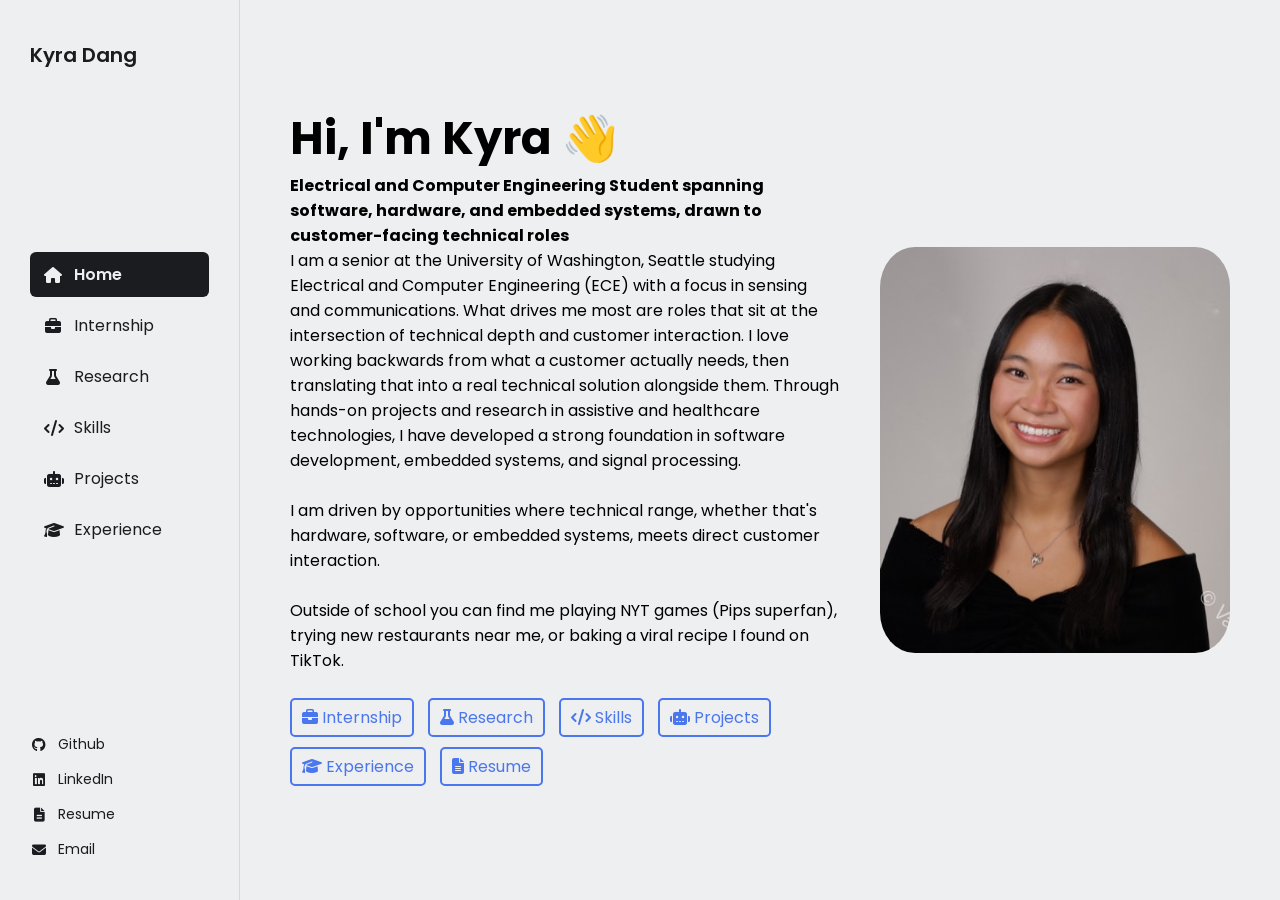
==== index.html @ 0e3d09f0 "Add KD monogram favicon Replaces the default globe in the browser tab. Ships a multi-size favicon.ic" ====
<!DOCTYPE html>
<html lang="en">
<head>
    <meta charset="UTF-8">
    <meta name="viewport" content="width=device-width, initial-scale=1.0">
    <title>Kyra Dang Portfolio</title>

    <link rel="preconnect" href="https://fonts.googleapis.com">
<link rel="preconnect" href="https://fonts.gstatic.com" crossorigin>
<link href="https://fonts.googleapis.com/css2?family=Poppins:wght@400;600&display=swap" rel="stylesheet">

<link rel="stylesheet" href="https://cdnjs.cloudflare.com/ajax/libs/font-awesome/6.7.2/css/all.min.css" integrity="sha512-Evv84Mr4kqVGRNSgIGL/F/aIDqQb7xQ2vcrdIwxfjThSH8CSR7PBEakCr51Ck+w+/U6swU2Im1vVX0SVk9ABhg==" crossorigin="anonymous" referrerpolicy="no-referrer" />

    <link rel="icon" href="favicon.ico" sizes="any">
    <link rel="icon" type="image/png" href="favicon-32.png" sizes="32x32">
    <link rel="apple-touch-icon" href="apple-touch-icon.png">
    <link rel="stylesheet" href="styles.css">
</head>
<body>
    <!--SIDEBAR NAV-->
    <nav class="sidebar">
        <a href="index.html" class="sidebar-logo">Kyra Dang</a>

        <div class="sidebar-links">

            <a href="index.html" class="active">
                <i class="fa-solid fa-house"></i>
                <span>Home</span>
            </a>

            <a href="internship.html">
                <i class="fa-solid fa-briefcase"></i>
                <span>Internship</span>
            </a>

            <a href="research.html">
                <i class="fa-solid fa-flask"></i>
                <span>Research</span>
            </a>

            <a href="skills.html">
                <i class="fa-solid fa-code"></i>
                <span>Skills</span>
            </a>

            <a href="projects.html">
                <i class="fa-solid fa-robot"></i>
                <span>Projects</span>
            </a>

            <a href="experience.html">
                <i class="fa-solid fa-graduation-cap"></i>
                <span>Experience</span>
            </a>
        </div>

        <div class="sidebar-social">
            <a href="https://github.com/kyrad2004" target="_blank" rel="noopener noreferrer">
                <i class="fa-brands fa-github"></i>
                <span>Github</span>
            </a>

            <a href="http://linkedin.com/in/kyra-dang " target="_blank" rel="noopener noreferrer">
                <i class="fa-brands fa-linkedin"></i>
                <span>LinkedIn</span>
            </a>

            <a href="resume.pdf" target="_blank" rel="noopener noreferrer">
                <i class="fa-solid fa-file-lines"></i>
                <span>Resume</span>
            </a>

            <a href="mailto:ktbdang04@gmail.com">
                <i class="fa-solid fa-envelope"></i>
                <span>Email</span>
            </a>
        </div>
    </nav>

    <main>
        <!--SECTION 1: HERO/DESCRIPTION-->
        <section class="hero-section">
            <div class="text">
                <h2>Hi, I'm Kyra 👋</h2>
                <h4>Electrical and Computer Engineering Student spanning software, hardware, and embedded systems, drawn to customer-facing technical roles</h4>
                <p> I am a senior at the University of Washington, Seattle studying Electrical and Computer Engineering (ECE) with a focus in sensing and communications. What drives me most are roles that sit at the intersection of technical depth and customer interaction. I love working backwards from what a customer actually needs, then translating that into a real technical solution alongside them. Through hands-on projects and research in assistive and healthcare technologies, I have developed a strong foundation in software development, embedded systems, and signal processing.</p>

                <p><br></p>

                <p> I am driven by opportunities where technical range, whether that's hardware, software, or embedded systems, meets direct customer interaction.</p>
                                
                <p><br></p>

                <p>Outside of school you can find me playing NYT games (Pips superfan), trying new restaurants near me, or baking a viral recipe I found on TikTok.</p>

                <div class="links">
                    <a href="internship.html">
                        <i class="fa-solid fa-briefcase"></i>
                        <span>Internship</span>
                    </a>

                    <a href="research.html">
                        <i class="fa-solid fa-flask"></i>
                        <span>Research</span>
                    </a>

                    <a href="skills.html">
                        <i class="fa-solid fa-code"></i>
                        <span>Skills</span>
                    </a>

                    <a href="projects.html">
                        <i class="fa-solid fa-robot"></i>
                        <span>Projects</span>
                    </a>

                    <a href="experience.html">
                        <i class="fa-solid fa-graduation-cap"></i>
                        <span>Experience</span>
                    </a>

                    <a href="resume.pdf" target="_blank" rel="noopener noreferrer">
                        <i class="fa-solid fa-file-lines"></i>
                        <span>Resume</span>
                    </a>
                </div>
            </div>

            <div class="headshot">
                <img src="images/Headshot.webp" alt="Kyra Dang headshot">

            </div>

        </section>
    </main>
</body>
</html>
---- styles.css ----
:root {
    --text-color: #1a1c20;
    --link-color: #4a76ee;
    --background-color: #eeeff1;
}

* {
    margin: 0;
    padding: 0;
    box-sizing: border-box;
}

html {
    scroll-behavior: smooth;
}

body {
    font-family: 'Poppins', sans-serif;
    background-color:  var(--background-color);
    display: flex;
    min-height: 100vh;
}

a {
    color: var(--link-color);
    text-decoration: none;
}

/* SIDEBAR */
.sidebar {
    width: 240px;
    flex-shrink: 0;
    height: 100vh;
    position: sticky;
    top: 0;
    align-self: flex-start;
    display: flex;
    flex-direction: column;
    justify-content: space-between;
    padding: 40px 30px;
    border-right: 1px solid #d8d8d8;
}

.sidebar-logo {
    color: var(--text-color);
    font-size: 20px;
    font-weight: 600;
}

.sidebar-links {
    display: flex;
    flex-direction: column;
    gap: 6px;
}

.sidebar-links a {
    display: flex;
    align-items: center;
    gap: 12px;
    color: var(--text-color);
    font-size: 16px;
    padding: 10px 14px;
    border-radius: 6px;
    transition: background-color .15s ease, color .15s ease;
}

.sidebar-links a i {
    width: 18px;
    text-align: center;
}

.sidebar-links a:hover {
    background-color: rgba(0, 0, 0, 0.06);
    color: var(--link-color);
}

.sidebar-links a.active {
    background-color: var(--text-color);
    color: var(--background-color);
    font-weight: 600;
}

.sidebar-social {
    display: flex;
    flex-direction: column;
    gap: 14px;
}

.sidebar-social a {
    display: flex;
    align-items: center;
    gap: 10px;
    color: var(--text-color);
    font-size: 14px;
    transition: color .15s ease;
}

.sidebar-social a i {
    width: 18px;
    text-align: center;
}

.sidebar-social a:hover {
    color: var(--link-color);
}

main {
    flex: 1;
    min-width: 0;
    padding: 60px 50px;
}

/* Section 1: Hero */
.hero-section {
    display: flex;
    justify-content: space-between;
    align-items: center;
    gap: 40px;
    min-height: calc(100vh - 120px);
}

.hero-section .text {
    flex: 5;
}

.hero-section .text h2 {
    font-size: 45px;
}

.hero-section .text .links {
    margin-top: 25px;
}

.hero-section .text .links a{
    display: inline-block;
    padding: 5px 10px;
    border: 2px solid var(--link-color);
    border-radius: 5px;
    margin-right: 10px;
    margin-bottom: 10px;
    transition: .1s;
}

.hero-section .text .links a:hover {
    color: var(--text-color);
    border: 2px solid var(--text-color);
}

.hero-section .headshot {
    flex: 2;
    display: flex;
    justify-content: right;
}

.hero-section .headshot img {
    width: 350px;
    border-radius: 10%;

}

/* Section 2: Skills */
.skills-section {
    max-width: 1000px;
    margin: 0 auto;
}

.skills-section h2{
    text-align: center;
    font-size: 35px;
}

.skills-section .text {
    text-align: center;
    margin-bottom: 20px;
}

.skills-section .cells {
    display: flex;
    justify-content: center;
    flex-wrap: wrap;
}

.skills-section .cells .cell {
    display: flex;
    justify-content: center;
    align-items: center;
    gap: 10px;

    width: 200px;
    padding: 10px 20px;
    margin: 20px;
    border: 1.5px solid #d3d3d3;
    border-radius: 5px;
    transition: border-color .15s ease, transform .15s ease, box-shadow .15s ease;
}

.skills-section .cells .cell:hover {
    border-color: var(--link-color);
    transform: translateY(-3px);
    box-shadow: 0 4px 10px rgba(0, 0, 0, 0.08);
}

.skills-section .cells .cell img{
    width: 30px;
    height: 30px;
    object-fit: contain;
    border-radius: 2px;
}

.skills-section .cells .cell span{
    font-size: 15.5px;
}

.skills-section .cert-heading {
    margin-top: 45px;
}

.skills-section .certifications {
    display: flex;
    justify-content: center;
    margin-top: 25px;
}

.skills-section .certification {
    display: flex;
    align-items: center;
    gap: 24px;
    max-width: 700px;
    padding: 22px 26px;
    border: 1.5px solid #d3d3d3;
    border-radius: 5px;
    transition: border-color .15s ease, transform .15s ease, box-shadow .15s ease;
}

.skills-section .certification:hover {
    border-color: var(--link-color);
    transform: translateY(-3px);
    box-shadow: 0 4px 10px rgba(0, 0, 0, 0.08);
}

.skills-section .certification img {
    width: 115px;
    height: 115px;
    object-fit: contain;
    flex-shrink: 0;
}

.skills-section .cert-text h3 {
    font-size: 18px;
}

.skills-section .cert-issuer {
    color: #777;
    font-style: italic;
    font-size: 14px;
    margin: 4px 0 10px;
}

.skills-section .cert-text p {
    line-height: 1.6;
    font-size: 15px;
}

.skills-section .cert-link {
    display: inline-flex;
    align-items: center;
    gap: 7px;
    margin-top: 12px;
    font-size: 15px;
    font-weight: 600;
    transition: gap .15s ease;
}

.skills-section .cert-link:hover {
    gap: 11px;
}

.skills-section .cert-link i {
    font-size: 12px;
}

/* Section 3: Projects*/
.project-section {
    max-width: 1200px;
    margin: 0 auto;
}

.project-section h2 {
    font-size: 35px;
    margin-bottom: 30px;
}

.project-grid {
    display: grid;
    grid-template-columns: repeat(auto-fit, minmax(300px, 1fr));
    gap: 28px;
}

.project-card {
    position: relative;
    display: block;
    aspect-ratio: 4 / 3;
    border-radius: 10px;
    overflow: hidden;
    background-color: #ddd;
}

.project-card img {
    width: 100%;
    height: 100%;
    object-fit: cover;
    display: block;
    transition: transform .4s ease;
}

.project-card:hover img,
.project-card:focus img {
    transform: scale(1.06);
}

.project-card .card-overlay {
    position: absolute;
    inset: 0;
    display: flex;
    flex-direction: column;
    justify-content: flex-end;
    padding: 22px;
    background: linear-gradient(to top, rgba(0, 0, 0, 0.85) 0%, rgba(0, 0, 0, 0.35) 55%, rgba(0, 0, 0, 0) 100%);
    opacity: 0;
    transition: opacity .25s ease;
}

.project-card:hover .card-overlay,
.project-card:focus .card-overlay {
    opacity: 1;
}

.project-card .card-overlay h3 {
    color: #fff;
    font-size: 20px;
    margin-bottom: 4px;
}

.project-card .card-overlay span {
    color: rgba(255, 255, 255, 0.85);
    font-size: 12.5px;
    text-transform: uppercase;
    letter-spacing: 0.06em;
}

/* Project detail pages */
.project-detail {
    max-width: 850px;
}

.back-link {
    display: inline-flex;
    align-items: center;
    gap: 8px;
    color: var(--text-color);
    font-weight: 600;
    margin-bottom: 25px;
}

.back-link:hover {
    color: var(--link-color);
}

.project-detail-hero {
    width: 100%;
    max-width: 700px;
    aspect-ratio: 4 / 3;
    border-radius: 12px;
    overflow: hidden;
    margin-bottom: 25px;
}

.project-detail-hero img,
.project-detail-hero video {
    width: 100%;
    height: 100%;
    object-fit: cover;
    display: block;
}

.project-detail-meta {
    display: flex;
    justify-content: space-between;
    align-items: baseline;
    flex-wrap: wrap;
    gap: 8px 20px;
    margin-bottom: 6px;
}

.project-detail-meta .category {
    font-weight: 600;
    color: var(--link-color);
}

.project-detail-meta .date {
    color: #666;
    font-size: 14px;
    white-space: nowrap;
}

.project-detail h1 {
    font-size: 32px;
    margin-bottom: 8px;
}

.project-detail .description {
    line-height: 1.7;
    font-size: 16px;
    margin-top: 20px;
}

.project-detail .project-actions {
    display: flex;
    flex-wrap: wrap;
    gap: 12px;
    margin-top: 30px;
}

.project-detail .project-actions a {
    display: inline-flex;
    align-items: center;
    gap: 8px;
    padding: 8px 16px;
    border: 2px solid var(--link-color);
    border-radius: 5px;
    font-weight: 600;
    transition: .15s;
}

.project-detail .project-actions a:hover {
    color: var(--text-color);
    border-color: var(--text-color);
}

.project-detail .demo-section {
    margin-top: 35px;
}

.project-detail .demo-section h3 {
    font-size: 18px;
    margin-bottom: 12px;
}

.project-detail .demo-note {
    color: #777;
    font-style: italic;
}

.project-detail .demo-section video {
    width: 100%;
    max-width: 700px;
    border-radius: 10px;
    display: block;
    background-color: #000;
}

.project-detail .demo-section .schematic {
    width: 100%;
    max-width: 700px;
    border-radius: 10px;
    display: block;
    background-color: #fff;
    border: 1px solid #ddd;
    margin-bottom: 12px;
}

.project-detail .photo-gallery {
    display: grid;
    grid-template-columns: repeat(2, minmax(0, 1fr));
    gap: 14px;
    max-width: 700px;
}

.project-detail .photo-gallery img {
    width: 100%;
    aspect-ratio: 3 / 4;
    object-fit: cover;
    border-radius: 10px;
    display: block;
}

@media (max-width: 600px) {
    .project-detail .photo-gallery {
        grid-template-columns: 1fr;
    }
}

/* Section 4: Experience */
.experience-section {
    max-width: 900px;
    margin: 0 auto;
}

.experience-section h2{
    font-size: 35px;
    margin-bottom: 20px;
}

.experience-section h2:not(:first-child) {
    margin-top: 50px;
}

.experience-section .group {
    display: flex;
    flex-direction: column;
    gap: 30px;
}

.experience-section .entry {
    padding-bottom: 25px;
    border-bottom: 1px solid #d3d3d3;
    transition: transform .15s ease;
}

.experience-section .entry:last-child {
    border-bottom: none;
    padding-bottom: 0;
}

.experience-section .entry:hover {
    transform: translateX(4px);
}

.experience-section .entry-header {
    display: flex;
    justify-content: space-between;
    align-items: baseline;
    flex-wrap: wrap;
    gap: 6px 20px;
}

.experience-section .entry-header h4 {
    font-size: 18px;
}

.experience-section .date {
    color: #666;
    font-size: 14px;
    white-space: nowrap;
}

.experience-section .entry-sub {
    font-weight: 600;
    margin-top: 4px;
}

.experience-section .location {
    color: #777;
    font-style: italic;
    font-size: 14px;
    margin-bottom: 10px;
}

.experience-section .description {
    line-height: 1.6;
    font-size: 15px;
}

.experience-section .read-more {
    display: inline-flex;
    align-items: center;
    gap: 7px;
    margin-top: 10px;
    font-size: 15px;
    font-weight: 600;
    transition: gap .15s ease;
}

.experience-section .read-more:hover {
    gap: 11px;
}

.experience-section .read-more i {
    font-size: 13px;
}



@media (max-width: 900px) {
    body {
        flex-direction: column;
    }

    .sidebar {
        width: 100%;
        height: auto;
        position: sticky;
        top: 0;
        flex-direction: row;
        justify-content: space-between;
        align-items: center;
        padding: 15px 20px;
        border-right: none;
        border-bottom: 1px solid #d8d8d8;
        z-index: 10;
        background-color: var(--background-color);
    }

    .sidebar-links {
        flex-direction: row;
        gap: 2px;
    }

    .sidebar-links a span {
        display: none;
    }

    .sidebar-links a {
        padding: 8px 10px;
        font-size: 18px;
    }

    .sidebar-social {
        flex-direction: row;
        gap: 16px;
    }

    .sidebar-social a span {
        display: none;
    }

    .sidebar-social a {
        font-size: 18px;
    }

    main {
        padding: 40px 30px;
    }

    .hero-section {
        min-height: auto;
    }
}

@media (max-width: 850px) {
    /* Section 1: Hero */
    .hero-section .text h2 {
        font-size: 35px;
    }
}

@media (max-width: 740px) {
    /* Section 1: Hero */
    .hero-section {
        flex-direction: column-reverse;
    }

    .hero-section .headshot img{
        width: 300px;
    }

    /* Section 4: Experience */
    .experience-section .group {
        flex-direction: column;
    }

    /* Section 2: Skills */
    .skills-section .certification {
        flex-direction: column;
        text-align: center;
        gap: 16px;
    }

}

@media (max-width: 600px) {
    main {
        padding: 30px 20px;
    }

    .sidebar {
        padding: 12px 15px;
    }

    .sidebar-logo {
        font-size: 17px;
    }

    /* Section 1: Hero */
    .hero-section .text h2 {
        font-size: 30px;
    }

    /* Section 2: Skills */
    .skills-section .cells .cell span {
        font-size: 16px;
    }

    .experience-section .entry-header {
        flex-direction: column;
        gap: 2px;
    }
}
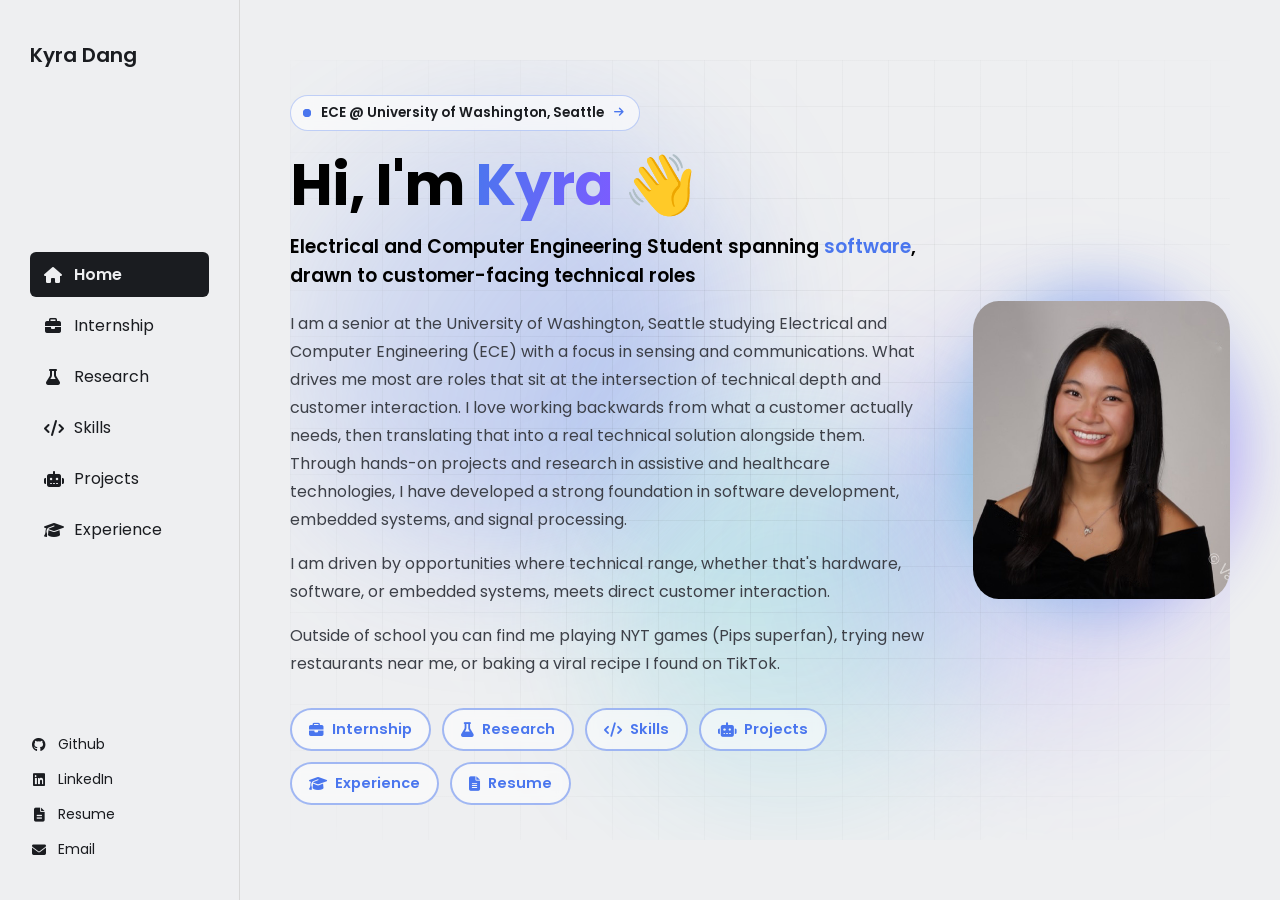
==== commit f26bc94a: "Add an animated hero and site-wide motion layer Reworks the home page hero and adds a small, depende" ====
--- a/index.html
+++ b/index.html
@@ -15,6 +15,9 @@
     <link rel="icon" type="image/png" href="favicon-32.png" sizes="32x32">
     <link rel="apple-touch-icon" href="apple-touch-icon.png">
     <link rel="stylesheet" href="styles.css">
+    <!--Adds the motion hooks only when JS is on, so the page is fully visible without it-->
+    <script>document.documentElement.classList.add('js-motion');</script>
+    <script src="main.js" defer></script>
 </head>
 <body>
     <!--SIDEBAR NAV-->
@@ -80,20 +83,39 @@
     <main>
         <!--SECTION 1: HERO/DESCRIPTION-->
         <section class="hero-section">
+            <!--Decorative drifting gradient backdrop-->
+            <div class="hero-bg" aria-hidden="true">
+                <span class="blob blob-1"></span>
+                <span class="blob blob-2"></span>
+                <span class="blob blob-3"></span>
+                <span class="hero-grid"></span>
+            </div>
+
             <div class="text">
-                <h2>Hi, I'm Kyra 👋</h2>
-                <h4>Electrical and Computer Engineering Student spanning software, hardware, and embedded systems, drawn to customer-facing technical roles</h4>
-                <p> I am a senior at the University of Washington, Seattle studying Electrical and Computer Engineering (ECE) with a focus in sensing and communications. What drives me most are roles that sit at the intersection of technical depth and customer interaction. I love working backwards from what a customer actually needs, then translating that into a real technical solution alongside them. Through hands-on projects and research in assistive and healthcare technologies, I have developed a strong foundation in software development, embedded systems, and signal processing.</p>
+                <a href="experience.html" class="hero-badge hero-in" style="--d: .05s">
+                    <span class="badge-dot"></span>
+                    <span>ECE @ University of Washington, Seattle</span>
+                    <i class="fa-solid fa-arrow-right"></i>
+                </a>
 
-                <p><br></p>
+                <h2 class="hero-in" style="--d: .14s">Hi, I'm <span class="grad-text">Kyra</span> <span class="wave">&#128075;</span></h2>
 
-                <p> I am driven by opportunities where technical range, whether that's hardware, software, or embedded systems, meets direct customer interaction.</p>
-                                
-                <p><br></p>
+                <h4 class="hero-in" style="--d: .22s">Electrical and Computer Engineering Student spanning
+                    <!--The rotator shows one word at a time, so screen readers get the full phrase instead-->
+                    <span class="sr-only">software, hardware, and embedded systems</span>
+                    <span class="rotator" aria-hidden="true">
+                        <span class="rotator-item is-active">software</span>
+                        <span class="rotator-item">hardware</span>
+                        <span class="rotator-item">embedded systems</span>
+                    </span>, drawn to customer-facing technical roles</h4>
 
-                <p>Outside of school you can find me playing NYT games (Pips superfan), trying new restaurants near me, or baking a viral recipe I found on TikTok.</p>
+                <p class="hero-in" style="--d: .30s"> I am a senior at the University of Washington, Seattle studying Electrical and Computer Engineering (ECE) with a focus in sensing and communications. What drives me most are roles that sit at the intersection of technical depth and customer interaction. I love working backwards from what a customer actually needs, then translating that into a real technical solution alongside them. Through hands-on projects and research in assistive and healthcare technologies, I have developed a strong foundation in software development, embedded systems, and signal processing.</p>
 
-                <div class="links">
+                <p class="hero-in" style="--d: .36s"> I am driven by opportunities where technical range, whether that's hardware, software, or embedded systems, meets direct customer interaction.</p>
+
+                <p class="hero-in" style="--d: .42s">Outside of school you can find me playing NYT games (Pips superfan), trying new restaurants near me, or baking a viral recipe I found on TikTok.</p>
+
+                <div class="links hero-in" style="--d: .50s">
                     <a href="internship.html">
                         <i class="fa-solid fa-briefcase"></i>
                         <span>Internship</span>
@@ -126,9 +148,12 @@
                 </div>
             </div>
 
-            <div class="headshot">
-                <img src="images/Headshot.webp" alt="Kyra Dang headshot">
-
+            <div class="headshot hero-in" style="--d: .28s">
+                <div class="headshot-tilt">
+                    <div class="headshot-frame">
+                        <img src="images/Headshot.webp" alt="Kyra Dang headshot">
+                    </div>
+                </div>
             </div>
 
         </section>
--- a/styles.css
+++ b/styles.css
@@ -1,6 +1,8 @@
 :root {
     --text-color: #1a1c20;
     --link-color: #4a76ee;
+    --accent-2: #7c5cff;
+    --accent-3: #22b8cf;
     --background-color: #eeeff1;
 }
 
@@ -108,10 +110,15 @@
     flex: 1;
     min-width: 0;
     padding: 60px 50px;
+    /* The hero's blurred glow bleeds past the content box; clip it so it
+       can't widen the page. `clip` rather than `hidden` so this never
+       becomes a scroll container and the sticky sidebar keeps working. */
+    overflow-x: clip;
 }
 
 /* Section 1: Hero */
 .hero-section {
+    position: relative;
     display: flex;
     justify-content: space-between;
     align-items: center;
@@ -119,43 +126,317 @@
     min-height: calc(100vh - 120px);
 }
 
+/* Animated aurora backdrop */
+.hero-bg {
+    position: absolute;
+    inset: 0;
+    z-index: 0;
+    overflow: hidden;
+    pointer-events: none;
+    -webkit-mask-image: radial-gradient(80% 80% at 50% 48%, #000 22%, transparent 92%);
+    mask-image: radial-gradient(80% 80% at 50% 48%, #000 22%, transparent 92%);
+}
+
+.hero-bg .blob {
+    position: absolute;
+    display: block;
+    border-radius: 50%;
+    filter: blur(72px);
+    opacity: .55;
+    will-change: transform;
+}
+
+.hero-bg .blob-1 {
+    top: 4%;
+    left: -4%;
+    width: 480px;
+    height: 480px;
+    background: rgba(74, 118, 238, .55);
+    animation: blob-drift-1 19s ease-in-out infinite;
+}
+
+.hero-bg .blob-2 {
+    top: 34%;
+    right: -6%;
+    width: 430px;
+    height: 430px;
+    background: rgba(124, 92, 255, .42);
+    animation: blob-drift-2 23s ease-in-out infinite;
+}
+
+.hero-bg .blob-3 {
+    bottom: 2%;
+    left: 32%;
+    width: 400px;
+    height: 400px;
+    background: rgba(34, 184, 207, .38);
+    animation: blob-drift-3 27s ease-in-out infinite;
+}
+
+.hero-bg .hero-grid {
+    position: absolute;
+    inset: 0;
+    background-image:
+        linear-gradient(to right, rgba(26, 28, 32, .055) 1px, transparent 1px),
+        linear-gradient(to bottom, rgba(26, 28, 32, .055) 1px, transparent 1px);
+    background-size: 46px 46px;
+}
+
+@keyframes blob-drift-1 {
+    0%, 100% { transform: translate3d(0, 0, 0) scale(1); }
+    33%      { transform: translate3d(70px, 40px, 0) scale(1.12); }
+    66%      { transform: translate3d(-30px, 80px, 0) scale(.94); }
+}
+
+@keyframes blob-drift-2 {
+    0%, 100% { transform: translate3d(0, 0, 0) scale(1); }
+    33%      { transform: translate3d(-80px, 50px, 0) scale(.9); }
+    66%      { transform: translate3d(-20px, -60px, 0) scale(1.15); }
+}
+
+@keyframes blob-drift-3 {
+    0%, 100% { transform: translate3d(0, 0, 0) scale(1); }
+    50%      { transform: translate3d(60px, -70px, 0) scale(1.1); }
+}
+
 .hero-section .text {
+    position: relative;
+    z-index: 1;
     flex: 5;
 }
 
+/* Announcement badge */
+.hero-badge {
+    display: inline-flex;
+    align-items: center;
+    gap: 10px;
+    padding: 7px 15px 7px 12px;
+    margin-bottom: 22px;
+    border: 1px solid rgba(74, 118, 238, .32);
+    border-radius: 999px;
+    background: rgba(255, 255, 255, .6);
+    -webkit-backdrop-filter: blur(10px);
+    backdrop-filter: blur(10px);
+    color: var(--text-color);
+    font-size: 13.5px;
+    font-weight: 600;
+    transition: transform .25s cubic-bezier(.2, .8, .2, 1), border-color .25s ease, box-shadow .25s ease;
+}
+
+.hero-badge:hover {
+    transform: translateY(-2px);
+    border-color: var(--link-color);
+    box-shadow: 0 8px 20px rgba(74, 118, 238, .18);
+}
+
+.hero-badge i {
+    font-size: 11px;
+    color: var(--link-color);
+    transition: transform .25s ease;
+}
+
+.hero-badge:hover i {
+    transform: translateX(3px);
+}
+
+.badge-dot {
+    position: relative;
+    width: 8px;
+    height: 8px;
+    flex-shrink: 0;
+    border-radius: 50%;
+    background: var(--link-color);
+}
+
+.badge-dot::after {
+    content: '';
+    position: absolute;
+    inset: 0;
+    border-radius: 50%;
+    background: var(--link-color);
+    animation: dot-pulse 2.2s ease-out infinite;
+}
+
+@keyframes dot-pulse {
+    0%   { transform: scale(1); opacity: .7; }
+    100% { transform: scale(3.2); opacity: 0; }
+}
+
 .hero-section .text h2 {
-    font-size: 45px;
+    font-size: clamp(32px, 5.2vw, 58px);
+    line-height: 1.12;
+    letter-spacing: -.02em;
+    margin-bottom: 14px;
+}
+
+/* Animated gradient name */
+.grad-text {
+    background: linear-gradient(100deg, var(--link-color), var(--accent-2) 42%, var(--accent-3) 68%, var(--link-color));
+    background-size: 250% 100%;
+    -webkit-background-clip: text;
+    background-clip: text;
+    color: transparent;
+    animation: grad-pan 7s linear infinite;
+}
+
+@keyframes grad-pan {
+    to { background-position: 250% 50%; }
+}
+
+.wave {
+    display: inline-block;
+    transform-origin: 70% 75%;
+    animation: wave 2.8s ease-in-out infinite;
+}
+
+@keyframes wave {
+    0%, 60%, 100% { transform: rotate(0deg); }
+    10%, 30%      { transform: rotate(14deg); }
+    20%, 40%      { transform: rotate(-8deg); }
+}
+
+.hero-section .text h4 {
+    font-size: clamp(16px, 1.55vw, 19px);
+    font-weight: 600;
+    line-height: 1.55;
+    max-width: 60ch;
+    margin-bottom: 20px;
+}
+
+/* Rotating word — grid cell stacking keeps the line from jumping */
+.rotator {
+    display: inline-grid;
+    vertical-align: bottom;
+    overflow: hidden;
+    /* main.js sets the width to the visible word so the rest of the
+       sentence stays tight against it */
+    transition: width .5s cubic-bezier(.2, .7, .2, 1);
+}
+
+.rotator-item {
+    grid-area: 1 / 1;
+    justify-self: start;
+    white-space: nowrap;
+    color: var(--link-color);
+    opacity: 0;
+    transform: translateY(100%);
+    transition: opacity .5s cubic-bezier(.2, .7, .2, 1), transform .5s cubic-bezier(.2, .7, .2, 1);
+}
+
+.rotator-item.is-active {
+    opacity: 1;
+    transform: none;
+}
+
+.rotator-item.is-leaving {
+    opacity: 0;
+    transform: translateY(-100%);
+}
+
+.hero-section .text p {
+    line-height: 1.75;
+    color: #3d4048;
+    max-width: 64ch;
+}
+
+.hero-section .text p + p {
+    margin-top: 16px;
 }
 
 .hero-section .text .links {
-    margin-top: 25px;
-}
-
-.hero-section .text .links a{
-    display: inline-block;
-    padding: 5px 10px;
-    border: 2px solid var(--link-color);
-    border-radius: 5px;
-    margin-right: 10px;
-    margin-bottom: 10px;
-    transition: .1s;
+    display: flex;
+    flex-wrap: wrap;
+    gap: 11px;
+    margin-top: 30px;
+}
+
+.hero-section .text .links a {
+    position: relative;
+    overflow: hidden;
+    display: inline-flex;
+    align-items: center;
+    gap: 8px;
+    padding: 9px 17px;
+    border: 2px solid rgba(74, 118, 238, .5);
+    border-radius: 999px;
+    background: rgba(255, 255, 255, .55);
+    -webkit-backdrop-filter: blur(6px);
+    backdrop-filter: blur(6px);
+    font-size: 14.5px;
+    font-weight: 600;
+    transition: transform .28s cubic-bezier(.2, .8, .2, 1), border-color .25s ease, box-shadow .25s ease, color .25s ease;
+}
+
+/* Shine sweep */
+.hero-section .text .links a::after {
+    content: '';
+    position: absolute;
+    top: 0;
+    left: -130%;
+    width: 60%;
+    height: 100%;
+    background: linear-gradient(100deg, transparent, rgba(255, 255, 255, .85), transparent);
+    transform: skewX(-20deg);
+    transition: left .6s ease;
 }
 
 .hero-section .text .links a:hover {
-    color: var(--text-color);
-    border: 2px solid var(--text-color);
+    transform: translateY(-3px);
+    border-color: var(--link-color);
+    box-shadow: 0 10px 22px rgba(74, 118, 238, .22);
+}
+
+.hero-section .text .links a:hover::after {
+    left: 140%;
 }
 
 .hero-section .headshot {
+    position: relative;
+    z-index: 1;
     flex: 2;
     display: flex;
     justify-content: right;
 }
 
+.headshot-tilt {
+    transform-style: preserve-3d;
+    transition: transform .35s cubic-bezier(.2, .8, .2, 1);
+}
+
+.headshot-frame {
+    position: relative;
+    width: min(350px, 100%);
+    animation: float 7s ease-in-out infinite;
+}
+
+/* Rotating conic glow behind the photo */
+.headshot-frame::before {
+    content: '';
+    position: absolute;
+    inset: -16px;
+    z-index: -1;
+    border-radius: 50%;
+    background: conic-gradient(from 0deg, var(--link-color), var(--accent-2), var(--accent-3), var(--link-color));
+    filter: blur(28px);
+    opacity: .42;
+    animation: spin 14s linear infinite;
+}
+
+@keyframes float {
+    0%, 100% { transform: translateY(0); }
+    50%      { transform: translateY(-14px); }
+}
+
+@keyframes spin {
+    to { transform: rotate(1turn); }
+}
+
 .hero-section .headshot img {
-    width: 350px;
+    position: relative;
+    z-index: 1;
+    width: 100%;
+    display: block;
     border-radius: 10%;
-
 }
 
 /* Section 2: Skills */
@@ -449,6 +730,19 @@
 .project-detail .demo-note {
     color: #777;
     font-style: italic;
+}
+
+.project-detail .demo-link {
+    display: inline-flex;
+    align-items: center;
+    gap: 8px;
+    margin-top: 12px;
+    font-weight: 600;
+    transition: gap .15s ease;
+}
+
+.project-detail .demo-link:hover {
+    gap: 12px;
 }
 
 .project-detail .demo-section video {
@@ -637,21 +931,14 @@
     }
 }
 
-@media (max-width: 850px) {
-    /* Section 1: Hero */
-    .hero-section .text h2 {
-        font-size: 35px;
-    }
-}
-
 @media (max-width: 740px) {
     /* Section 1: Hero */
     .hero-section {
         flex-direction: column-reverse;
     }
 
-    .hero-section .headshot img{
-        width: 300px;
+    .headshot-frame {
+        width: min(300px, 100%);
     }
 
     /* Section 4: Experience */
@@ -681,11 +968,6 @@
         font-size: 17px;
     }
 
-    /* Section 1: Hero */
-    .hero-section .text h2 {
-        font-size: 30px;
-    }
-
     /* Section 2: Skills */
     .skills-section .cells .cell span {
         font-size: 16px;
@@ -696,3 +978,100 @@
         gap: 2px;
     }
 }
+
+/* ==========================================================================
+   Site-wide motion
+   Everything here is gated on .js-motion (set by a tiny inline script in
+   <head>), so with JavaScript disabled the page renders fully visible.
+   ========================================================================== */
+
+/* Scroll progress bar (element is injected by main.js) */
+.scroll-progress {
+    position: fixed;
+    top: 0;
+    left: 0;
+    right: 0;
+    height: 3px;
+    z-index: 100;
+    pointer-events: none;
+}
+
+.scroll-progress span {
+    display: block;
+    width: 0;
+    height: 100%;
+    background: linear-gradient(90deg, var(--link-color), var(--accent-2), var(--accent-3));
+}
+
+/* Hero entrance — plays on load, staggered via --d */
+.js-motion .hero-in {
+    opacity: 0;
+    transform: translateY(20px);
+    animation: hero-in .85s cubic-bezier(.2, .7, .2, 1) forwards;
+    animation-delay: var(--d, 0s);
+}
+
+@keyframes hero-in {
+    to { opacity: 1; transform: none; }
+}
+
+/* Reveal on scroll — main.js tags the targets and flips .is-visible */
+.js-motion [data-reveal] {
+    opacity: 0;
+    transform: translateY(24px);
+    transition:
+        opacity .7s cubic-bezier(.2, .7, .2, 1),
+        transform .7s cubic-bezier(.2, .7, .2, 1);
+    transition-delay: var(--reveal-delay, 0s);
+}
+
+.js-motion [data-reveal].is-visible {
+    opacity: 1;
+    transform: none;
+}
+
+/* Lift the existing cards a little further on hover */
+.project-card {
+    transition: transform .3s cubic-bezier(.2, .8, .2, 1), box-shadow .3s ease;
+}
+
+.project-card:hover,
+.project-card:focus-visible {
+    transform: translateY(-6px);
+    box-shadow: 0 16px 34px rgba(26, 28, 32, .18);
+}
+
+/* Respect the OS "reduce motion" setting: keep the layout, drop the movement */
+@media (prefers-reduced-motion: reduce) {
+    *,
+    *::before,
+    *::after {
+        animation-duration: .001ms !important;
+        animation-iteration-count: 1 !important;
+        transition-duration: .001ms !important;
+        scroll-behavior: auto !important;
+    }
+
+    .js-motion .hero-in,
+    .js-motion [data-reveal] {
+        opacity: 1 !important;
+        transform: none !important;
+    }
+
+    .hero-bg {
+        display: none;
+    }
+}
+
+/* Visually hidden, still read aloud by screen readers */
+.sr-only {
+    position: absolute;
+    width: 1px;
+    height: 1px;
+    padding: 0;
+    margin: -1px;
+    overflow: hidden;
+    clip: rect(0, 0, 0, 0);
+    white-space: nowrap;
+    border: 0;
+}
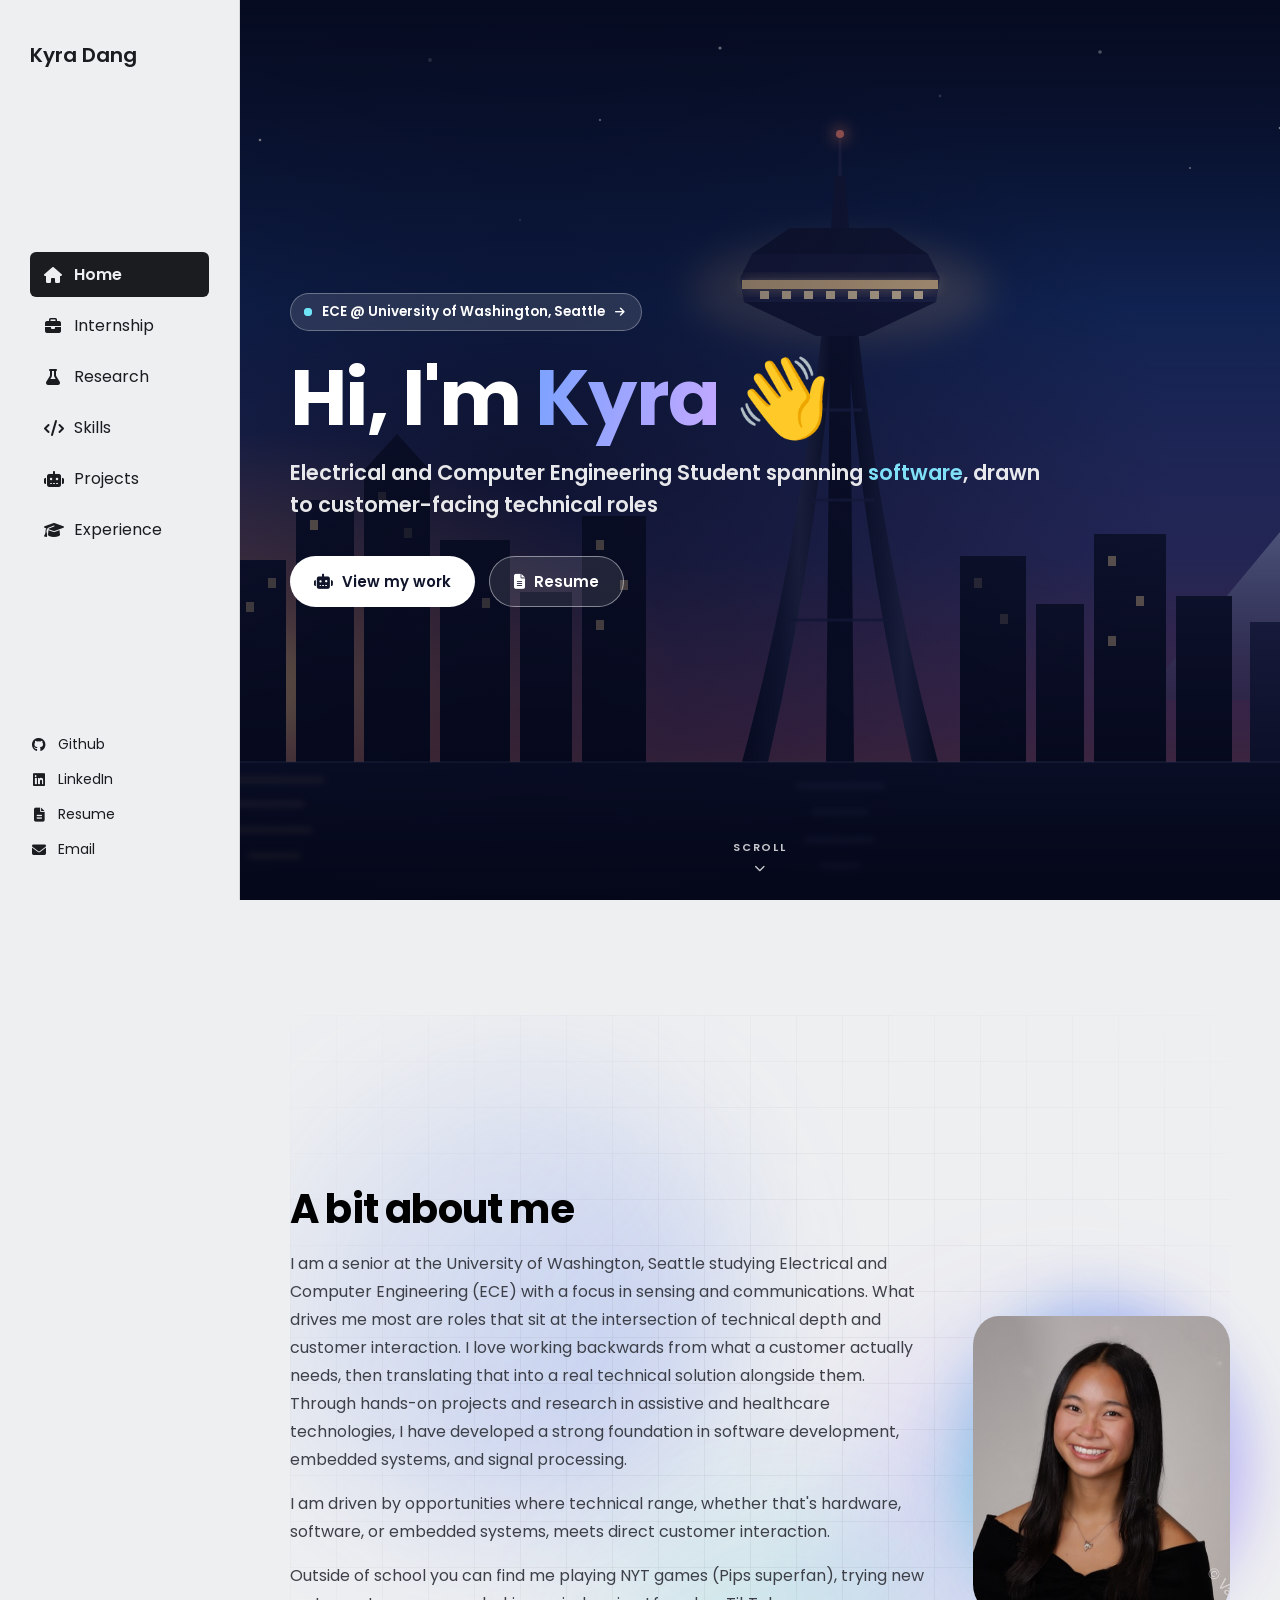
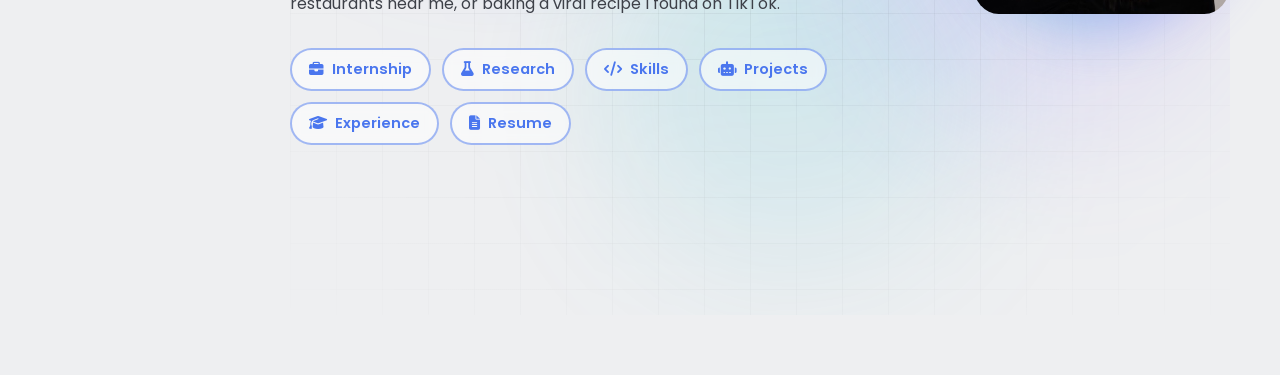
==== commit 2d93c781: "Make the home page a full-bleed Seattle cover, intro below Reworks index.html into two sections: a f" ====
--- a/index.html
+++ b/index.html
@@ -81,8 +81,53 @@
     </nav>
 
     <main>
-        <!--SECTION 1: HERO/DESCRIPTION-->
-        <section class="hero-section">
+        <!--SECTION 1: COVER HERO-->
+        <section class="cover">
+            <div class="cover-media">
+                <!--Swap this one file for a photo to change the cover image-->
+                <img class="cover-img" src="images/seattle-skyline.svg"
+                     alt="The Seattle skyline at dusk, with the Space Needle lit against the water">
+            </div>
+            <div class="cover-scrim" aria-hidden="true"></div>
+
+            <div class="cover-content">
+                <a href="experience.html" class="cover-badge hero-in" style="--d: .15s">
+                    <span class="badge-dot"></span>
+                    <span>ECE @ University of Washington, Seattle</span>
+                    <i class="fa-solid fa-arrow-right"></i>
+                </a>
+
+                <h1 class="hero-in" style="--d: .25s">Hi, I'm <span class="grad-text">Kyra</span> <span class="wave">&#128075;</span></h1>
+
+                <p class="cover-tagline hero-in" style="--d: .35s">Electrical and Computer Engineering Student spanning
+                    <!--Shown as-is without JS; becomes screen-reader-only once the
+                        rotator takes over, since that shows one word at a time-->
+                    <span class="roles-full">software, hardware, and embedded systems</span><span
+                        class="rotator" aria-hidden="true"><span
+                        class="rotator-item is-active">software</span><span
+                        class="rotator-item">hardware</span><span
+                        class="rotator-item">embedded systems</span></span>, drawn to customer-facing technical roles</p>
+
+                <div class="cover-actions hero-in" style="--d: .45s">
+                    <a href="projects.html" class="btn-primary">
+                        <i class="fa-solid fa-robot"></i>
+                        <span>View my work</span>
+                    </a>
+                    <a href="resume.pdf" target="_blank" rel="noopener noreferrer" class="btn-ghost">
+                        <i class="fa-solid fa-file-lines"></i>
+                        <span>Resume</span>
+                    </a>
+                </div>
+            </div>
+
+            <a href="#about" class="scroll-cue">
+                <span>Scroll</span>
+                <i class="fa-solid fa-chevron-down"></i>
+            </a>
+        </section>
+
+        <!--SECTION 2: INTRO / ABOUT-->
+        <section id="about" class="intro-section">
             <!--Decorative drifting gradient backdrop-->
             <div class="hero-bg" aria-hidden="true">
                 <span class="blob blob-1"></span>
@@ -92,30 +137,15 @@
             </div>
 
             <div class="text">
-                <a href="experience.html" class="hero-badge hero-in" style="--d: .05s">
-                    <span class="badge-dot"></span>
-                    <span>ECE @ University of Washington, Seattle</span>
-                    <i class="fa-solid fa-arrow-right"></i>
-                </a>
+                <h2>A bit about me</h2>
 
-                <h2 class="hero-in" style="--d: .14s">Hi, I'm <span class="grad-text">Kyra</span> <span class="wave">&#128075;</span></h2>
+                <p> I am a senior at the University of Washington, Seattle studying Electrical and Computer Engineering (ECE) with a focus in sensing and communications. What drives me most are roles that sit at the intersection of technical depth and customer interaction. I love working backwards from what a customer actually needs, then translating that into a real technical solution alongside them. Through hands-on projects and research in assistive and healthcare technologies, I have developed a strong foundation in software development, embedded systems, and signal processing.</p>
 
-                <h4 class="hero-in" style="--d: .22s">Electrical and Computer Engineering Student spanning
-                    <!--The rotator shows one word at a time, so screen readers get the full phrase instead-->
-                    <span class="sr-only">software, hardware, and embedded systems</span>
-                    <span class="rotator" aria-hidden="true">
-                        <span class="rotator-item is-active">software</span>
-                        <span class="rotator-item">hardware</span>
-                        <span class="rotator-item">embedded systems</span>
-                    </span>, drawn to customer-facing technical roles</h4>
+                <p> I am driven by opportunities where technical range, whether that's hardware, software, or embedded systems, meets direct customer interaction.</p>
 
-                <p class="hero-in" style="--d: .30s"> I am a senior at the University of Washington, Seattle studying Electrical and Computer Engineering (ECE) with a focus in sensing and communications. What drives me most are roles that sit at the intersection of technical depth and customer interaction. I love working backwards from what a customer actually needs, then translating that into a real technical solution alongside them. Through hands-on projects and research in assistive and healthcare technologies, I have developed a strong foundation in software development, embedded systems, and signal processing.</p>
+                <p>Outside of school you can find me playing NYT games (Pips superfan), trying new restaurants near me, or baking a viral recipe I found on TikTok.</p>
 
-                <p class="hero-in" style="--d: .36s"> I am driven by opportunities where technical range, whether that's hardware, software, or embedded systems, meets direct customer interaction.</p>
-
-                <p class="hero-in" style="--d: .42s">Outside of school you can find me playing NYT games (Pips superfan), trying new restaurants near me, or baking a viral recipe I found on TikTok.</p>
-
-                <div class="links hero-in" style="--d: .50s">
+                <div class="links">
                     <a href="internship.html">
                         <i class="fa-solid fa-briefcase"></i>
                         <span>Internship</span>
@@ -148,14 +178,13 @@
                 </div>
             </div>
 
-            <div class="headshot hero-in" style="--d: .28s">
+            <div class="headshot">
                 <div class="headshot-tilt">
                     <div class="headshot-frame">
                         <img src="images/Headshot.webp" alt="Kyra Dang headshot">
                     </div>
                 </div>
             </div>
-
         </section>
     </main>
 </body>
--- a/styles.css
+++ b/styles.css
@@ -107,23 +107,310 @@
 }
 
 main {
+    /* The cover hero cancels these with negative margins to go full-bleed,
+       so keep them as tokens rather than hard-coding the padding twice. */
+    --pad-x: 50px;
+    --pad-y: 60px;
     flex: 1;
     min-width: 0;
-    padding: 60px 50px;
+    padding: var(--pad-y) var(--pad-x);
     /* The hero's blurred glow bleeds past the content box; clip it so it
        can't widen the page. `clip` rather than `hidden` so this never
        becomes a scroll container and the sticky sidebar keeps working. */
     overflow-x: clip;
 }
 
-/* Section 1: Hero */
-.hero-section {
+/* Section 1: Cover hero
+   Full-bleed image panel. It cancels main's padding with negative margins,
+   so --pad-x / --pad-y on main are the single source of truth. */
+.cover {
     position: relative;
     display: flex;
+    flex-direction: column;
+    justify-content: center;
+    margin: calc(var(--pad-y) * -1) calc(var(--pad-x) * -1) clamp(70px, 9vw, 120px);
+    padding: var(--pad-y) var(--pad-x);
+    min-height: 100vh;
+    min-height: 100svh;
+    overflow: hidden;
+}
+
+.cover-media {
+    position: absolute;
+    inset: 0;
+    overflow: hidden;
+    will-change: transform;
+}
+
+/* Swap the <img> in index.html for a photo and this still works —
+   object-fit keeps any aspect ratio filling the panel. */
+.cover-img {
+    width: 100%;
+    height: 100%;
+    display: block;
+    object-fit: cover;
+    object-position: center 62%;
+    animation: kenburns 28s ease-in-out infinite alternate;
+}
+
+@keyframes kenburns {
+    from { transform: scale(1.04); }
+    to   { transform: scale(1.17) translateY(-1.5%); }
+}
+
+.cover-scrim {
+    position: absolute;
+    inset: 0;
+    background:
+        linear-gradient(to bottom, rgba(5, 8, 26, .58) 0%, rgba(5, 8, 26, .22) 34%, rgba(5, 8, 26, .78) 100%),
+        radial-gradient(85% 70% at 28% 52%, rgba(5, 8, 26, .6), transparent 72%);
+}
+
+.cover-content {
+    position: relative;
+    max-width: 800px;
+}
+
+.cover-badge {
+    display: inline-flex;
+    align-items: center;
+    gap: 10px;
+    padding: 8px 16px 8px 13px;
+    margin-bottom: 26px;
+    border: 1px solid rgba(255, 255, 255, .3);
+    border-radius: 999px;
+    background: rgba(255, 255, 255, .12);
+    -webkit-backdrop-filter: blur(10px);
+    backdrop-filter: blur(10px);
+    color: #fff;
+    font-size: 13.5px;
+    font-weight: 600;
+    transition: transform .25s cubic-bezier(.2, .8, .2, 1), background-color .25s ease, border-color .25s ease;
+}
+
+.cover-badge:hover {
+    transform: translateY(-2px);
+    background: rgba(255, 255, 255, .2);
+    border-color: rgba(255, 255, 255, .6);
+}
+
+.cover-badge i {
+    font-size: 11px;
+    transition: transform .25s ease;
+}
+
+.cover-badge:hover i {
+    transform: translateX(3px);
+}
+
+.badge-dot {
+    position: relative;
+    width: 8px;
+    height: 8px;
+    flex-shrink: 0;
+    border-radius: 50%;
+    background: #6fe3f5;
+}
+
+.badge-dot::after {
+    content: '';
+    position: absolute;
+    inset: 0;
+    border-radius: 50%;
+    background: #6fe3f5;
+    animation: dot-pulse 2.2s ease-out infinite;
+}
+
+@keyframes dot-pulse {
+    0%   { transform: scale(1); opacity: .7; }
+    100% { transform: scale(3.2); opacity: 0; }
+}
+
+.cover h1 {
+    font-size: clamp(38px, 6.2vw, 78px);
+    line-height: 1.05;
+    letter-spacing: -.025em;
+    color: #fff;
+    margin-bottom: 18px;
+}
+
+/* Animated gradient name — brighter stops so it holds up on the photo */
+.grad-text {
+    background: linear-gradient(100deg, #7aa2ff, #c3a8ff 42%, #6fe3f5 68%, #7aa2ff);
+    background-size: 250% 100%;
+    -webkit-background-clip: text;
+    background-clip: text;
+    color: transparent;
+    animation: grad-pan 7s linear infinite;
+}
+
+@keyframes grad-pan {
+    to { background-position: 250% 50%; }
+}
+
+.wave {
+    display: inline-block;
+    transform-origin: 70% 75%;
+    animation: wave 2.8s ease-in-out infinite;
+}
+
+@keyframes wave {
+    0%, 60%, 100% { transform: rotate(0deg); }
+    10%, 30%      { transform: rotate(14deg); }
+    20%, 40%      { transform: rotate(-8deg); }
+}
+
+.cover-tagline {
+    font-size: clamp(16px, 1.7vw, 21px);
+    font-weight: 600;
+    line-height: 1.55;
+    color: rgba(255, 255, 255, .9);
+    max-width: 58ch;
+    margin-bottom: 34px;
+}
+
+/* Rotating word — grid cell stacking keeps the line from jumping */
+.rotator {
+    display: inline-grid;
+    vertical-align: bottom;
+    overflow: hidden;
+    /* main.js sets the width to the visible word so the rest of the
+       sentence stays tight against it */
+    transition: width .5s cubic-bezier(.2, .7, .2, 1);
+}
+
+.rotator-item {
+    grid-area: 1 / 1;
+    justify-self: start;
+    white-space: nowrap;
+    color: #7fe0f7;
+    opacity: 0;
+    transform: translateY(100%);
+    transition: opacity .5s cubic-bezier(.2, .7, .2, 1), transform .5s cubic-bezier(.2, .7, .2, 1);
+}
+
+.rotator-item.is-active {
+    opacity: 1;
+    transform: none;
+}
+
+.rotator-item.is-leaving {
+    opacity: 0;
+    transform: translateY(-100%);
+}
+
+.cover-actions {
+    display: flex;
+    flex-wrap: wrap;
+    gap: 14px;
+}
+
+.cover-actions a {
+    position: relative;
+    overflow: hidden;
+    display: inline-flex;
+    align-items: center;
+    gap: 9px;
+    padding: 13px 24px;
+    border-radius: 999px;
+    font-size: 15px;
+    font-weight: 600;
+    transition: transform .28s cubic-bezier(.2, .8, .2, 1), box-shadow .28s ease,
+                background-color .25s ease, border-color .25s ease;
+}
+
+/* Shine sweep */
+.cover-actions a::after {
+    content: '';
+    position: absolute;
+    top: 0;
+    left: -130%;
+    width: 55%;
+    height: 100%;
+    background: linear-gradient(100deg, transparent, rgba(255, 255, 255, .55), transparent);
+    transform: skewX(-20deg);
+    transition: left .6s ease;
+}
+
+.cover-actions a:hover::after {
+    left: 150%;
+}
+
+.btn-primary {
+    background: #fff;
+    color: #11152c;
+}
+
+.btn-primary:hover {
+    transform: translateY(-3px);
+    box-shadow: 0 14px 30px rgba(0, 0, 0, .38);
+}
+
+.btn-ghost {
+    border: 1.5px solid rgba(255, 255, 255, .45);
+    background: rgba(255, 255, 255, .1);
+    -webkit-backdrop-filter: blur(8px);
+    backdrop-filter: blur(8px);
+    color: #fff;
+}
+
+.btn-ghost:hover {
+    transform: translateY(-3px);
+    border-color: #fff;
+    background: rgba(255, 255, 255, .2);
+}
+
+.scroll-cue {
+    position: absolute;
+    left: 50%;
+    bottom: 26px;
+    transform: translateX(-50%);
+    display: flex;
+    flex-direction: column;
+    align-items: center;
+    gap: 7px;
+    color: rgba(255, 255, 255, .78);
+    font-size: 11px;
+    font-weight: 600;
+    letter-spacing: .16em;
+    text-transform: uppercase;
+    transition: color .2s ease;
+}
+
+.scroll-cue:hover {
+    color: #fff;
+}
+
+.scroll-cue i {
+    animation: cue 2s ease-in-out infinite;
+}
+
+@keyframes cue {
+    0%, 100% { transform: translateY(0); opacity: .65; }
+    50%      { transform: translateY(7px); opacity: 1; }
+}
+
+/* Fades in without clobbering the translateX(-50%) that centres it,
+   which is why it can't reuse .hero-in */
+.js-motion .scroll-cue {
+    opacity: 0;
+    animation: cue-in .8s ease .9s forwards;
+}
+
+@keyframes cue-in {
+    to { opacity: 1; }
+}
+
+/* Section 2: Intro / about */
+.intro-section {
+    position: relative;
+    display: flex;
     justify-content: space-between;
     align-items: center;
     gap: 40px;
-    min-height: calc(100vh - 120px);
+    /* Tall enough that the cover's "Scroll" cue can actually bring #about
+       to the top of the viewport. */
+    min-height: 100vh;
 }
 
 /* Animated aurora backdrop */
@@ -142,7 +429,7 @@
     display: block;
     border-radius: 50%;
     filter: blur(72px);
-    opacity: .55;
+    opacity: .42;
     will-change: transform;
 }
 
@@ -177,8 +464,8 @@
     position: absolute;
     inset: 0;
     background-image:
-        linear-gradient(to right, rgba(26, 28, 32, .055) 1px, transparent 1px),
-        linear-gradient(to bottom, rgba(26, 28, 32, .055) 1px, transparent 1px);
+        linear-gradient(to right, rgba(26, 28, 32, .05) 1px, transparent 1px),
+        linear-gradient(to bottom, rgba(26, 28, 32, .05) 1px, transparent 1px);
     background-size: 46px 46px;
 }
 
@@ -199,158 +486,37 @@
     50%      { transform: translate3d(60px, -70px, 0) scale(1.1); }
 }
 
-.hero-section .text {
+.intro-section .text {
     position: relative;
     z-index: 1;
     flex: 5;
 }
 
-/* Announcement badge */
-.hero-badge {
-    display: inline-flex;
-    align-items: center;
-    gap: 10px;
-    padding: 7px 15px 7px 12px;
-    margin-bottom: 22px;
-    border: 1px solid rgba(74, 118, 238, .32);
-    border-radius: 999px;
-    background: rgba(255, 255, 255, .6);
-    -webkit-backdrop-filter: blur(10px);
-    backdrop-filter: blur(10px);
-    color: var(--text-color);
-    font-size: 13.5px;
-    font-weight: 600;
-    transition: transform .25s cubic-bezier(.2, .8, .2, 1), border-color .25s ease, box-shadow .25s ease;
-}
-
-.hero-badge:hover {
-    transform: translateY(-2px);
-    border-color: var(--link-color);
-    box-shadow: 0 8px 20px rgba(74, 118, 238, .18);
-}
-
-.hero-badge i {
-    font-size: 11px;
-    color: var(--link-color);
-    transition: transform .25s ease;
-}
-
-.hero-badge:hover i {
-    transform: translateX(3px);
-}
-
-.badge-dot {
-    position: relative;
-    width: 8px;
-    height: 8px;
-    flex-shrink: 0;
-    border-radius: 50%;
-    background: var(--link-color);
-}
-
-.badge-dot::after {
-    content: '';
-    position: absolute;
-    inset: 0;
-    border-radius: 50%;
-    background: var(--link-color);
-    animation: dot-pulse 2.2s ease-out infinite;
-}
-
-@keyframes dot-pulse {
-    0%   { transform: scale(1); opacity: .7; }
-    100% { transform: scale(3.2); opacity: 0; }
-}
-
-.hero-section .text h2 {
-    font-size: clamp(32px, 5.2vw, 58px);
-    line-height: 1.12;
+.intro-section .text h2 {
+    font-size: clamp(27px, 3.4vw, 40px);
+    line-height: 1.15;
     letter-spacing: -.02em;
-    margin-bottom: 14px;
-}
-
-/* Animated gradient name */
-.grad-text {
-    background: linear-gradient(100deg, var(--link-color), var(--accent-2) 42%, var(--accent-3) 68%, var(--link-color));
-    background-size: 250% 100%;
-    -webkit-background-clip: text;
-    background-clip: text;
-    color: transparent;
-    animation: grad-pan 7s linear infinite;
-}
-
-@keyframes grad-pan {
-    to { background-position: 250% 50%; }
-}
-
-.wave {
-    display: inline-block;
-    transform-origin: 70% 75%;
-    animation: wave 2.8s ease-in-out infinite;
-}
-
-@keyframes wave {
-    0%, 60%, 100% { transform: rotate(0deg); }
-    10%, 30%      { transform: rotate(14deg); }
-    20%, 40%      { transform: rotate(-8deg); }
-}
-
-.hero-section .text h4 {
-    font-size: clamp(16px, 1.55vw, 19px);
-    font-weight: 600;
-    line-height: 1.55;
-    max-width: 60ch;
-    margin-bottom: 20px;
-}
-
-/* Rotating word — grid cell stacking keeps the line from jumping */
-.rotator {
-    display: inline-grid;
-    vertical-align: bottom;
-    overflow: hidden;
-    /* main.js sets the width to the visible word so the rest of the
-       sentence stays tight against it */
-    transition: width .5s cubic-bezier(.2, .7, .2, 1);
-}
-
-.rotator-item {
-    grid-area: 1 / 1;
-    justify-self: start;
-    white-space: nowrap;
-    color: var(--link-color);
-    opacity: 0;
-    transform: translateY(100%);
-    transition: opacity .5s cubic-bezier(.2, .7, .2, 1), transform .5s cubic-bezier(.2, .7, .2, 1);
-}
-
-.rotator-item.is-active {
-    opacity: 1;
-    transform: none;
-}
-
-.rotator-item.is-leaving {
-    opacity: 0;
-    transform: translateY(-100%);
-}
-
-.hero-section .text p {
+    margin-bottom: 18px;
+}
+
+.intro-section .text p {
     line-height: 1.75;
     color: #3d4048;
     max-width: 64ch;
 }
 
-.hero-section .text p + p {
+.intro-section .text p + p {
     margin-top: 16px;
 }
 
-.hero-section .text .links {
+.intro-section .text .links {
     display: flex;
     flex-wrap: wrap;
     gap: 11px;
     margin-top: 30px;
 }
 
-.hero-section .text .links a {
+.intro-section .text .links a {
     position: relative;
     overflow: hidden;
     display: inline-flex;
@@ -368,7 +534,7 @@
 }
 
 /* Shine sweep */
-.hero-section .text .links a::after {
+.intro-section .text .links a::after {
     content: '';
     position: absolute;
     top: 0;
@@ -380,17 +546,17 @@
     transition: left .6s ease;
 }
 
-.hero-section .text .links a:hover {
+.intro-section .text .links a:hover {
     transform: translateY(-3px);
     border-color: var(--link-color);
     box-shadow: 0 10px 22px rgba(74, 118, 238, .22);
 }
 
-.hero-section .text .links a:hover::after {
+.intro-section .text .links a:hover::after {
     left: 140%;
 }
 
-.hero-section .headshot {
+.intro-section .headshot {
     position: relative;
     z-index: 1;
     flex: 2;
@@ -431,7 +597,7 @@
     to { transform: rotate(1turn); }
 }
 
-.hero-section .headshot img {
+.intro-section .headshot img {
     position: relative;
     z-index: 1;
     width: 100%;
@@ -923,17 +1089,28 @@
     }
 
     main {
-        padding: 40px 30px;
-    }
-
-    .hero-section {
+        --pad-x: 30px;
+        --pad-y: 40px;
+    }
+
+    /* The sidebar becomes a sticky top bar here, so the cover has to give
+       back its height or it pushes the fold off-screen. */
+    .cover {
+        min-height: calc(100svh - 58px);
+    }
+
+    .cover-actions a {
+        padding: 12px 20px;
+    }
+
+    .intro-section {
         min-height: auto;
     }
 }
 
 @media (max-width: 740px) {
     /* Section 1: Hero */
-    .hero-section {
+    .intro-section {
         flex-direction: column-reverse;
     }
 
@@ -957,7 +1134,8 @@
 
 @media (max-width: 600px) {
     main {
-        padding: 30px 20px;
+        --pad-x: 20px;
+        --pad-y: 30px;
     }
 
     .sidebar {
@@ -1063,8 +1241,18 @@
     }
 }
 
-/* Visually hidden, still read aloud by screen readers */
-.sr-only {
+/* The rotator needs JS to size itself to the visible word, so without JS
+   it stays hidden and the full phrase is shown as ordinary text instead.
+   With JS the two swap: rotator visible, phrase left for screen readers. */
+.rotator {
+    display: none;
+}
+
+.js-motion .rotator {
+    display: inline-grid;
+}
+
+.js-motion .roles-full {
     position: absolute;
     width: 1px;
     height: 1px;
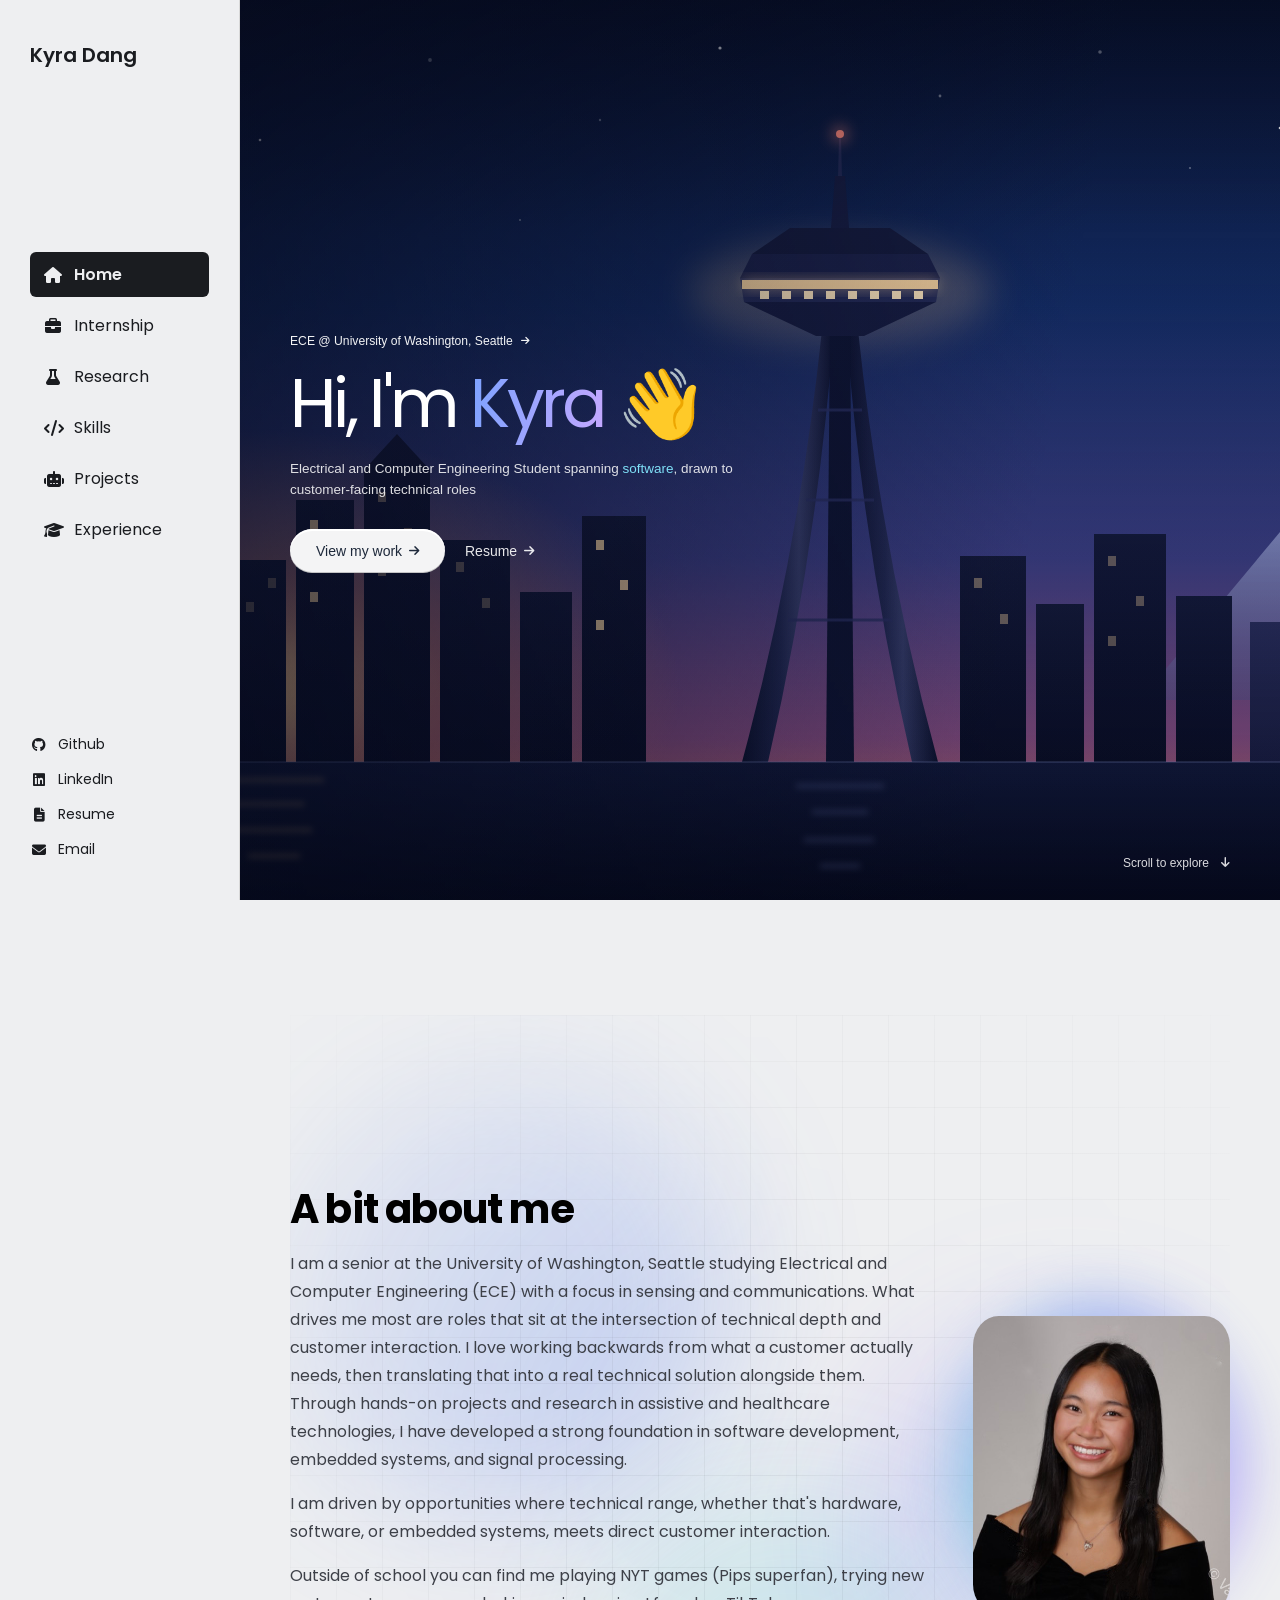
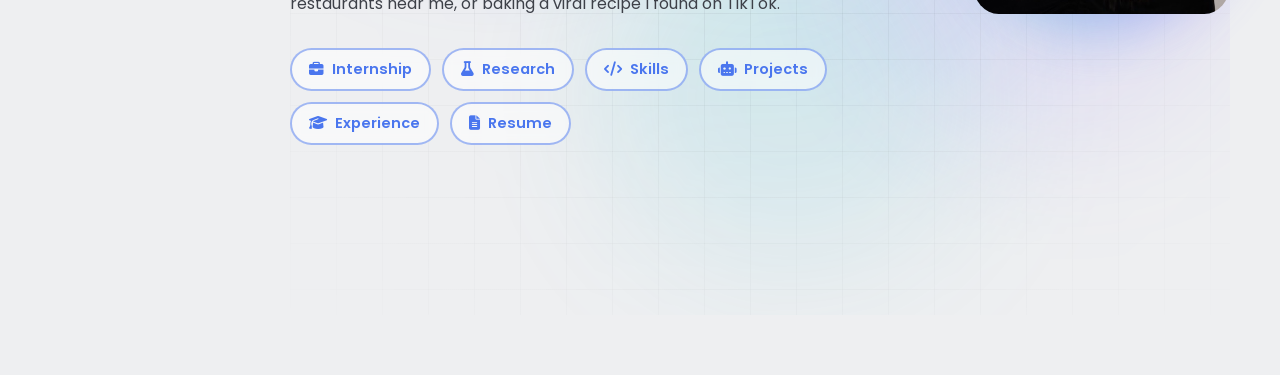
==== commit 3f76de72: "Rework the cover to match hero-19 Now that hero-19's source is available, replace the guessed treatm" ====
--- a/index.html
+++ b/index.html
@@ -91,15 +91,14 @@
             <div class="cover-scrim" aria-hidden="true"></div>
 
             <div class="cover-content">
-                <a href="experience.html" class="cover-badge hero-in" style="--d: .15s">
-                    <span class="badge-dot"></span>
+                <a href="experience.html" class="cover-eyebrow fx-copy" style="--d: .14s">
                     <span>ECE @ University of Washington, Seattle</span>
                     <i class="fa-solid fa-arrow-right"></i>
                 </a>
 
-                <h1 class="hero-in" style="--d: .25s">Hi, I'm <span class="grad-text">Kyra</span> <span class="wave">&#128075;</span></h1>
+                <h1 class="fx-copy" style="--d: .24s">Hi, I'm <span class="grad-text">Kyra</span> <span class="wave">&#128075;</span></h1>
 
-                <p class="cover-tagline hero-in" style="--d: .35s">Electrical and Computer Engineering Student spanning
+                <p class="cover-tagline fx-copy" style="--d: .34s">Electrical and Computer Engineering Student spanning
                     <!--Shown as-is without JS; becomes screen-reader-only once the
                         rotator takes over, since that shows one word at a time-->
                     <span class="roles-full">software, hardware, and embedded systems</span><span
@@ -108,21 +107,21 @@
                         class="rotator-item">hardware</span><span
                         class="rotator-item">embedded systems</span></span>, drawn to customer-facing technical roles</p>
 
-                <div class="cover-actions hero-in" style="--d: .45s">
-                    <a href="projects.html" class="btn-primary">
-                        <i class="fa-solid fa-robot"></i>
+                <div class="cover-actions">
+                    <a href="projects.html" class="btn-primary fx-btn" style="--d: .44s">
                         <span>View my work</span>
+                        <i class="fa-solid fa-arrow-right"></i>
                     </a>
-                    <a href="resume.pdf" target="_blank" rel="noopener noreferrer" class="btn-ghost">
-                        <i class="fa-solid fa-file-lines"></i>
+                    <a href="resume.pdf" target="_blank" rel="noopener noreferrer" class="btn-text fx-btn" style="--d: .56s">
                         <span>Resume</span>
+                        <i class="fa-solid fa-arrow-right"></i>
                     </a>
                 </div>
             </div>
 
-            <a href="#about" class="scroll-cue">
-                <span>Scroll</span>
-                <i class="fa-solid fa-chevron-down"></i>
+            <a href="#about" class="scroll-cue fx-copy" style="--d: .70s">
+                <span>Scroll to explore</span>
+                <i class="fa-solid fa-arrow-down"></i>
             </a>
         </section>
 
--- a/styles.css
+++ b/styles.css
@@ -121,8 +121,11 @@
 }
 
 /* Section 1: Cover hero
-   Full-bleed image panel. It cancels main's padding with negative margins,
-   so --pad-x / --pad-y on main are the single source of truth. */
+   Follows hero-19: the image carries the scene with only a light wash for
+   legibility, oversized light-weight heading with tight tracking, a solid
+   white pill next to a plain text link, and a scroll label bottom-right.
+   Full-bleed — it cancels main's padding with negative margins, so
+   --pad-x / --pad-y on main stay the single source of truth. */
 .cover {
     position: relative;
     display: flex;
@@ -133,8 +136,11 @@
     min-height: 100vh;
     min-height: 100svh;
     overflow: hidden;
-}
-
+    isolation: isolate;
+}
+
+/* main.js drives this one for parallax, so the entrance animation has to
+   live on the <img> inside it or the two transforms fight. */
 .cover-media {
     position: absolute;
     inset: 0;
@@ -142,96 +148,64 @@
     will-change: transform;
 }
 
-/* Swap the <img> in index.html for a photo and this still works —
-   object-fit keeps any aspect ratio filling the panel. */
 .cover-img {
     width: 100%;
     height: 100%;
     display: block;
     object-fit: cover;
     object-position: center 62%;
-    animation: kenburns 28s ease-in-out infinite alternate;
-}
-
-@keyframes kenburns {
-    from { transform: scale(1.04); }
-    to   { transform: scale(1.17) translateY(-1.5%); }
-}
-
+}
+
+/* hero-19 runs no overlay at all, but its art is uniformly dark. This is a
+   soft left-side wash instead: enough to hold the copy on a brighter
+   image, far lighter than a full scrim. */
 .cover-scrim {
     position: absolute;
     inset: 0;
     background:
-        linear-gradient(to bottom, rgba(5, 8, 26, .58) 0%, rgba(5, 8, 26, .22) 34%, rgba(5, 8, 26, .78) 100%),
-        radial-gradient(85% 70% at 28% 52%, rgba(5, 8, 26, .6), transparent 72%);
+        linear-gradient(100deg, rgba(6, 10, 28, .66) 0%, rgba(6, 10, 28, .3) 42%, rgba(6, 10, 28, 0) 74%),
+        linear-gradient(to bottom, rgba(6, 10, 28, .3) 0%, rgba(6, 10, 28, 0) 26%, rgba(6, 10, 28, .34) 100%);
 }
 
 .cover-content {
     position: relative;
-    max-width: 800px;
-}
-
-.cover-badge {
+    max-width: 44rem;
+}
+
+/* Eyebrow — plain text with a trailing arrow, not a bordered chip */
+.cover-eyebrow {
     display: inline-flex;
     align-items: center;
-    gap: 10px;
-    padding: 8px 16px 8px 13px;
-    margin-bottom: 26px;
-    border: 1px solid rgba(255, 255, 255, .3);
-    border-radius: 999px;
-    background: rgba(255, 255, 255, .12);
-    -webkit-backdrop-filter: blur(10px);
-    backdrop-filter: blur(10px);
+    gap: 8px;
+    margin-bottom: 22px;
+    color: rgba(255, 255, 255, .95);
+    font-size: clamp(12px, .95vw, 14px);
+    font-weight: 500;
+    line-height: 1;
+    transition: opacity .2s ease, transform .2s ease;
+}
+
+.cover-eyebrow:hover {
+    opacity: .85;
+}
+
+.cover-eyebrow i {
+    font-size: .8em;
+    transition: transform .2s ease;
+}
+
+.cover-eyebrow:hover i {
+    transform: translateX(2px);
+}
+
+.cover h1 {
+    max-width: 18ch;
+    font-size: clamp(3rem, 5.25vw, 6rem);
+    font-weight: 400;
+    line-height: 1.04;
+    letter-spacing: -.055em;
+    text-wrap: balance;
     color: #fff;
-    font-size: 13.5px;
-    font-weight: 600;
-    transition: transform .25s cubic-bezier(.2, .8, .2, 1), background-color .25s ease, border-color .25s ease;
-}
-
-.cover-badge:hover {
-    transform: translateY(-2px);
-    background: rgba(255, 255, 255, .2);
-    border-color: rgba(255, 255, 255, .6);
-}
-
-.cover-badge i {
-    font-size: 11px;
-    transition: transform .25s ease;
-}
-
-.cover-badge:hover i {
-    transform: translateX(3px);
-}
-
-.badge-dot {
-    position: relative;
-    width: 8px;
-    height: 8px;
-    flex-shrink: 0;
-    border-radius: 50%;
-    background: #6fe3f5;
-}
-
-.badge-dot::after {
-    content: '';
-    position: absolute;
-    inset: 0;
-    border-radius: 50%;
-    background: #6fe3f5;
-    animation: dot-pulse 2.2s ease-out infinite;
-}
-
-@keyframes dot-pulse {
-    0%   { transform: scale(1); opacity: .7; }
-    100% { transform: scale(3.2); opacity: 0; }
-}
-
-.cover h1 {
-    font-size: clamp(38px, 6.2vw, 78px);
-    line-height: 1.05;
-    letter-spacing: -.025em;
-    color: #fff;
-    margin-bottom: 18px;
 }
 
 /* Animated gradient name — brighter stops so it holds up on the photo */
@@ -260,18 +234,20 @@
     20%, 40%      { transform: rotate(-8deg); }
 }
 
+/* Deliberately small against the oversized heading, as in hero-19 */
 .cover-tagline {
-    font-size: clamp(16px, 1.7vw, 21px);
-    font-weight: 600;
+    max-width: 31rem;
+    margin-top: 20px;
+    font-size: clamp(13.5px, 1.05vw, 16px);
+    font-weight: 500;
     line-height: 1.55;
-    color: rgba(255, 255, 255, .9);
-    max-width: 58ch;
-    margin-bottom: 34px;
+    text-wrap: pretty;
+    color: rgba(255, 255, 255, .86);
 }
 
 /* Rotating word — grid cell stacking keeps the line from jumping */
 .rotator {
-    display: inline-grid;
+    display: none;
     vertical-align: bottom;
     overflow: hidden;
     /* main.js sets the width to the visible word so the rest of the
@@ -302,103 +278,84 @@
 .cover-actions {
     display: flex;
     flex-wrap: wrap;
-    gap: 14px;
+    align-items: center;
+    gap: 20px;
+    margin-top: 28px;
 }
 
 .cover-actions a {
-    position: relative;
-    overflow: hidden;
     display: inline-flex;
     align-items: center;
-    gap: 9px;
-    padding: 13px 24px;
+    gap: 7px;
+    min-height: 44px;
+    font-size: 14px;
+    font-weight: 500;
+    transition: background-color .2s ease, color .2s ease, opacity .2s ease, transform .2s ease;
+}
+
+/* The inset highlight/shade is what gives hero-19's pill its raised edge */
+.btn-primary {
+    justify-content: center;
+    padding: 0 26px;
     border-radius: 999px;
-    font-size: 15px;
-    font-weight: 600;
-    transition: transform .28s cubic-bezier(.2, .8, .2, 1), box-shadow .28s ease,
-                background-color .25s ease, border-color .25s ease;
-}
-
-/* Shine sweep */
-.cover-actions a::after {
-    content: '';
-    position: absolute;
-    top: 0;
-    left: -130%;
-    width: 55%;
-    height: 100%;
-    background: linear-gradient(100deg, transparent, rgba(255, 255, 255, .55), transparent);
-    transform: skewX(-20deg);
-    transition: left .6s ease;
-}
-
-.cover-actions a:hover::after {
-    left: 150%;
-}
-
-.btn-primary {
-    background: #fff;
-    color: #11152c;
+    background: #f4f4f5;
+    color: #1e293b;
+    box-shadow: inset 0 2px 0 0 rgba(255, 255, 255, 1), inset 0 -1px 0 0 rgba(0, 0, 0, .2);
 }
 
 .btn-primary:hover {
-    transform: translateY(-3px);
-    box-shadow: 0 14px 30px rgba(0, 0, 0, .38);
-}
-
-.btn-ghost {
-    border: 1.5px solid rgba(255, 255, 255, .45);
-    background: rgba(255, 255, 255, .1);
-    -webkit-backdrop-filter: blur(8px);
-    backdrop-filter: blur(8px);
+    background: #e4e4e7;
+    color: #020617;
+}
+
+.btn-text {
+    color: rgba(255, 255, 255, .9);
+}
+
+.btn-text:hover {
     color: #fff;
 }
 
-.btn-ghost:hover {
-    transform: translateY(-3px);
-    border-color: #fff;
-    background: rgba(255, 255, 255, .2);
+.cover-actions a i {
+    font-size: .85em;
+    transition: transform .2s ease;
+}
+
+.cover-actions a:hover i {
+    transform: translateX(2px);
+}
+
+/* Tactile press, applied to every interactive element on the cover */
+.cover-actions a:active,
+.cover-eyebrow:active,
+.scroll-cue:active {
+    transform: scale(.96);
 }
 
 .scroll-cue {
     position: absolute;
-    left: 50%;
-    bottom: 26px;
-    transform: translateX(-50%);
-    display: flex;
-    flex-direction: column;
-    align-items: center;
-    gap: 7px;
-    color: rgba(255, 255, 255, .78);
-    font-size: 11px;
-    font-weight: 600;
-    letter-spacing: .16em;
-    text-transform: uppercase;
-    transition: color .2s ease;
+    right: var(--pad-x);
+    bottom: 30px;
+    display: inline-flex;
+    align-items: center;
+    gap: 12px;
+    color: rgba(255, 255, 255, .85);
+    font-size: 12px;
+    font-weight: 500;
+    transition: opacity .2s ease, transform .2s ease;
 }
 
 .scroll-cue:hover {
-    color: #fff;
+    opacity: .8;
 }
 
 .scroll-cue i {
-    animation: cue 2s ease-in-out infinite;
-}
-
-@keyframes cue {
-    0%, 100% { transform: translateY(0); opacity: .65; }
-    50%      { transform: translateY(7px); opacity: 1; }
-}
-
-/* Fades in without clobbering the translateX(-50%) that centres it,
-   which is why it can't reuse .hero-in */
-.js-motion .scroll-cue {
-    opacity: 0;
-    animation: cue-in .8s ease .9s forwards;
-}
-
-@keyframes cue-in {
-    to { opacity: 1; }
+    font-size: .95em;
+    transition: transform .2s ease;
+}
+
+.scroll-cue:hover i {
+    transform: translateY(2px);
 }
 
 /* Section 2: Intro / about */
@@ -1106,6 +1063,11 @@
     .intro-section {
         min-height: auto;
     }
+
+    /* hero-19 drops its scroll label on small screens */
+    .scroll-cue {
+        display: none;
+    }
 }
 
 @media (max-width: 740px) {
@@ -1182,15 +1144,46 @@
 }
 
 /* Hero entrance — plays on load, staggered via --d */
-.js-motion .hero-in {
+.js-motion .fx-copy,
+.js-motion .fx-btn,
+.js-motion .cover-img {
     opacity: 0;
-    transform: translateY(20px);
-    animation: hero-in .85s cubic-bezier(.2, .7, .2, 1) forwards;
+    animation-fill-mode: forwards;
+    animation-timing-function: cubic-bezier(.22, 1, .36, 1);
     animation-delay: var(--d, 0s);
 }
 
-@keyframes hero-in {
-    to { opacity: 1; transform: none; }
+/* Copy slides in from the left as it sharpens */
+.js-motion .fx-copy {
+    animation-name: fx-copy;
+    animation-duration: .78s;
+}
+
+@keyframes fx-copy {
+    from { opacity: 0; transform: translateX(-22px); filter: blur(8px); }
+    to   { opacity: 1; transform: none; filter: blur(0); }
+}
+
+/* Buttons rise instead, on their own stagger */
+.js-motion .fx-btn {
+    animation-name: fx-btn;
+    animation-duration: .58s;
+}
+
+@keyframes fx-btn {
+    from { opacity: 0; transform: translateY(12px) scale(.98); filter: blur(6px); }
+    to   { opacity: 1; transform: none; filter: blur(0); }
+}
+
+/* The cover image settles in behind everything else */
+.js-motion .cover-img {
+    animation-name: fx-media;
+    animation-duration: 1.08s;
+}
+
+@keyframes fx-media {
+    from { opacity: 0; transform: translate(30px, 18px) scale(1.04); filter: blur(12px); }
+    to   { opacity: 1; transform: none; filter: blur(0); }
 }
 
 /* Reveal on scroll — main.js tags the targets and flips .is-visible */
@@ -1230,7 +1223,9 @@
         scroll-behavior: auto !important;
     }
 
-    .js-motion .hero-in,
+    .js-motion .fx-copy,
+    .js-motion .fx-btn,
+    .js-motion .cover-img,
     .js-motion [data-reveal] {
         opacity: 1 !important;
         transform: none !important;
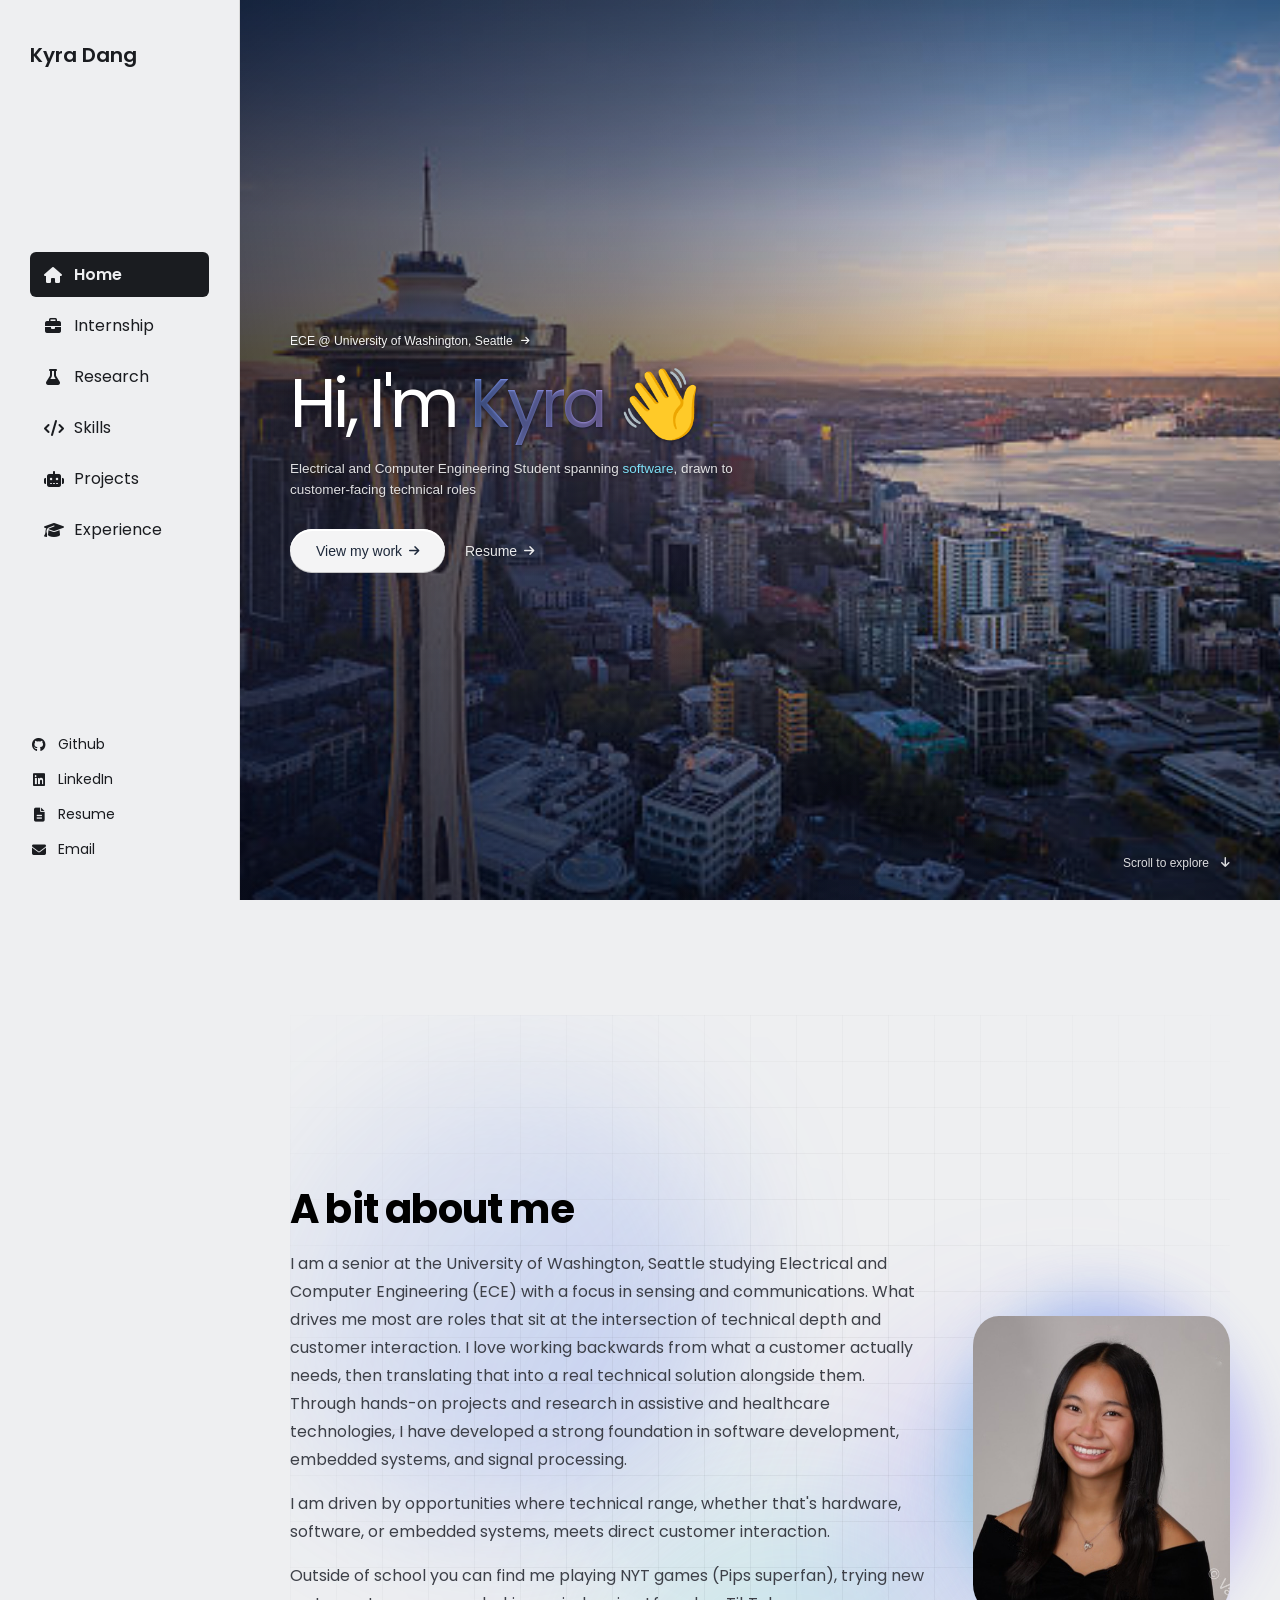
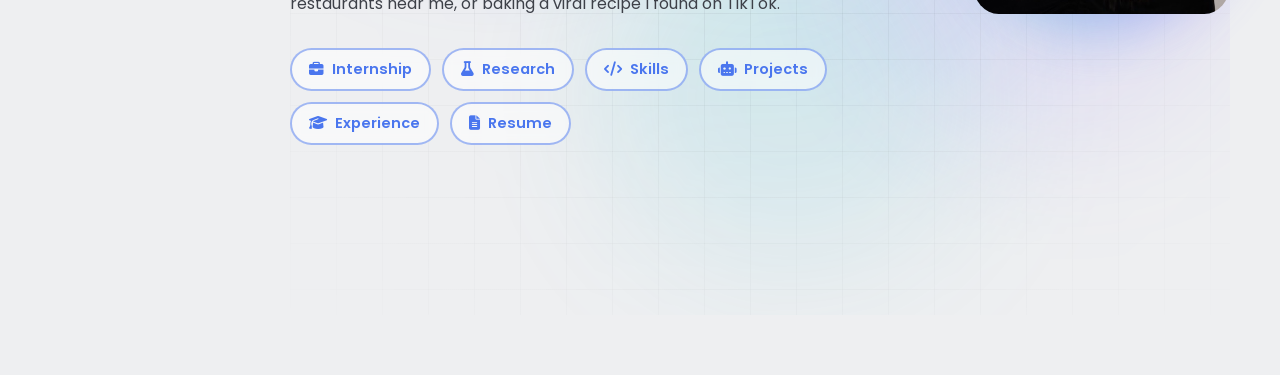
==== commit 013d0382: "Wire the Seattle photo into the cover The previous commit added the image file but not the markup an" ====
--- a/index.html
+++ b/index.html
@@ -85,8 +85,8 @@
         <section class="cover">
             <div class="cover-media">
                 <!--Swap this one file for a photo to change the cover image-->
-                <img class="cover-img" src="images/seattle-skyline.svg"
-                     alt="The Seattle skyline at dusk, with the Space Needle lit against the water">
+                <img class="cover-img" src="images/istockphoto-2229073652-612x612.jpg"
+                     alt="The Seattle skyline at sunrise, with the Space Needle above downtown and Elliott Bay">
             </div>
             <div class="cover-scrim" aria-hidden="true"></div>
 
--- a/styles.css
+++ b/styles.css
@@ -153,7 +153,7 @@
     height: 100%;
     display: block;
     object-fit: cover;
-    object-position: center 62%;
+    object-position: center;
 }
 
 /* hero-19 runs no overlay at all, but its art is uniformly dark. This is a
@@ -163,13 +163,19 @@
     position: absolute;
     inset: 0;
     background:
-        linear-gradient(100deg, rgba(6, 10, 28, .66) 0%, rgba(6, 10, 28, .3) 42%, rgba(6, 10, 28, 0) 74%),
-        linear-gradient(to bottom, rgba(6, 10, 28, .3) 0%, rgba(6, 10, 28, 0) 26%, rgba(6, 10, 28, .34) 100%);
+        linear-gradient(100deg, rgba(6, 10, 28, .72) 0%, rgba(6, 10, 28, .44) 36%, rgba(6, 10, 28, .08) 66%, rgba(6, 10, 28, 0) 82%),
+        linear-gradient(to bottom, rgba(6, 10, 28, .34) 0%, rgba(6, 10, 28, 0) 24%, rgba(6, 10, 28, .42) 100%);
 }
 
 .cover-content {
     position: relative;
     max-width: 44rem;
+    text-shadow: 0 1px 2px rgba(4, 8, 22, .38), 0 2px 16px rgba(4, 8, 22, .5);
+}
+
+/* The pill sits on its own light background, so it needs no shadow */
+.cover-content .btn-primary {
+    text-shadow: none;
 }
 
 /* Eyebrow — plain text with a trailing arrow, not a bordered chip */
@@ -333,6 +339,7 @@
 }
 
 .scroll-cue {
+    text-shadow: 0 1px 2px rgba(4, 8, 22, .4), 0 2px 14px rgba(4, 8, 22, .5);
     position: absolute;
     right: var(--pad-x);
     bottom: 30px;
@@ -1071,6 +1078,13 @@
 }
 
 @media (max-width: 740px) {
+    /* The narrow crop pushes the Space Needle out of frame at this width,
+       so bias the image left to keep it. Same idea as hero-19's
+       object-left / sm:object-center switch. */
+    .cover-img {
+        object-position: 22% center;
+    }
+
     /* Section 1: Hero */
     .intro-section {
         flex-direction: column-reverse;
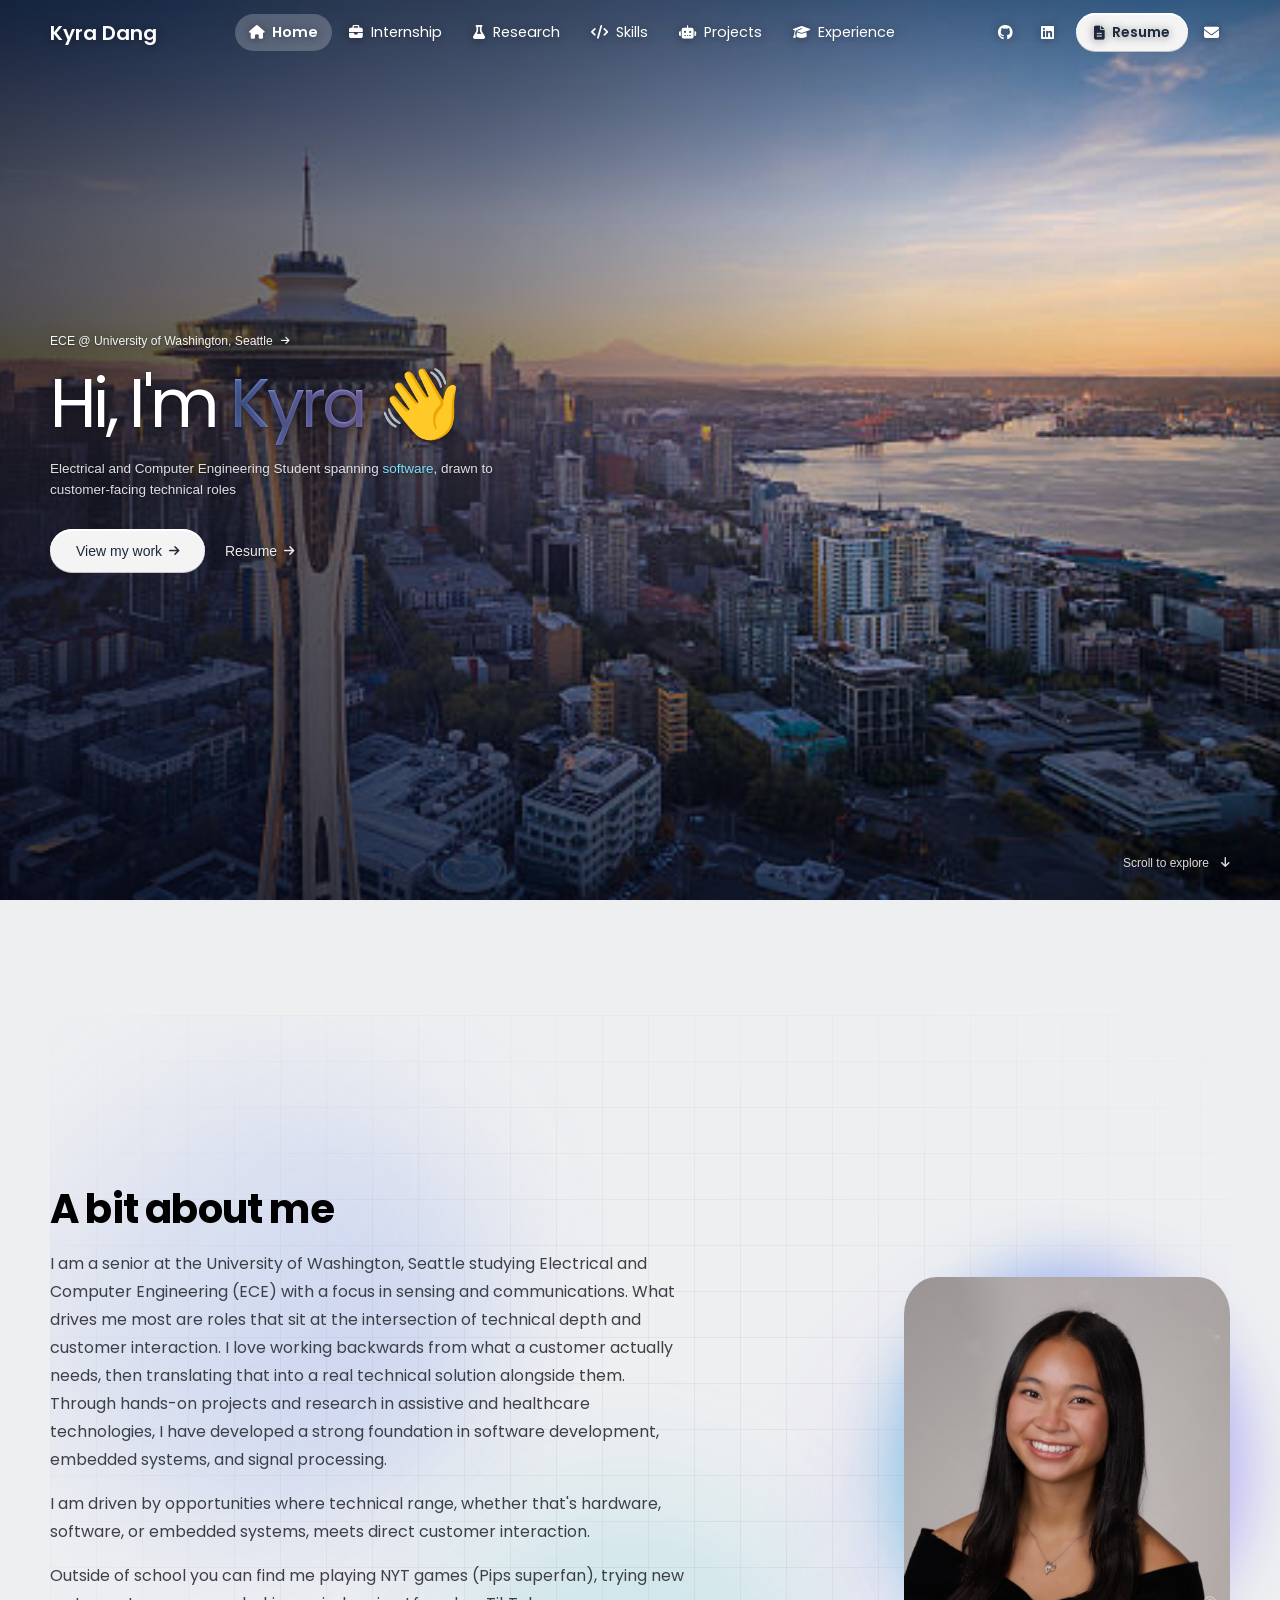
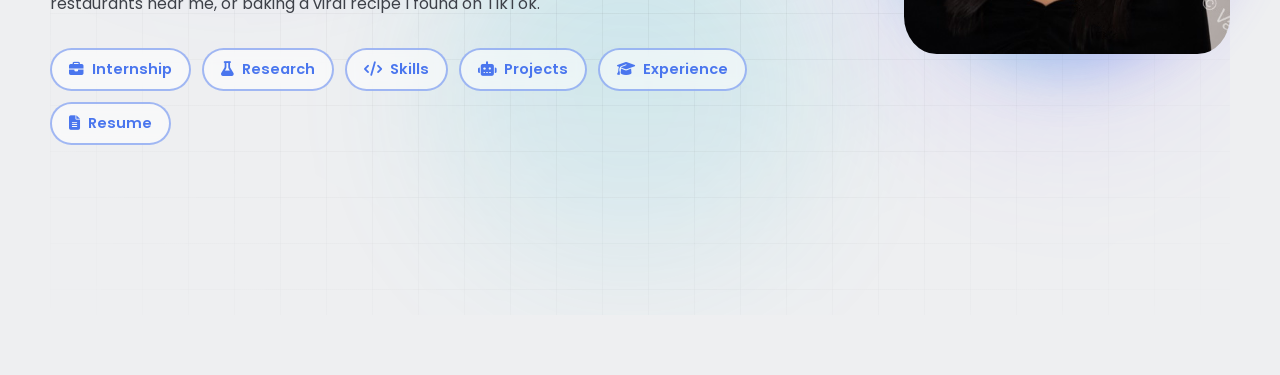
==== commit efa54bd3: "Replace the sidebar with a top nav, overlaid on the cover The cover was built from hero-19, which ca" ====
--- a/index.html
+++ b/index.html
@@ -19,12 +19,12 @@
     <script>document.documentElement.classList.add('js-motion');</script>
     <script src="main.js" defer></script>
 </head>
-<body>
-    <!--SIDEBAR NAV-->
-    <nav class="sidebar">
-        <a href="index.html" class="sidebar-logo">Kyra Dang</a>
+<body class="has-cover">
+    <!--TOP NAV NAV-->
+    <nav class="topnav">
+        <a href="index.html" class="topnav-logo">Kyra Dang</a>
 
-        <div class="sidebar-links">
+        <div class="topnav-links">
 
             <a href="index.html" class="active">
                 <i class="fa-solid fa-house"></i>
@@ -57,7 +57,7 @@
             </a>
         </div>
 
-        <div class="sidebar-social">
+        <div class="topnav-social">
             <a href="https://github.com/kyrad2004" target="_blank" rel="noopener noreferrer">
                 <i class="fa-brands fa-github"></i>
                 <span>Github</span>
--- a/styles.css
+++ b/styles.css
@@ -1,4 +1,7 @@
 :root {
+    /* Page gutter. The nav and the full-bleed cover both key off these. */
+    --pad-x: 50px;
+    --pad-y: 60px;
     --text-color: #1a1c20;
     --link-color: #4a76ee;
     --accent-2: #7c5cff;
@@ -20,6 +23,7 @@
     font-family: 'Poppins', sans-serif;
     background-color:  var(--background-color);
     display: flex;
+    flex-direction: column;
     min-height: 100vh;
 }
 
@@ -28,95 +32,188 @@
     text-decoration: none;
 }
 
-/* SIDEBAR */
-.sidebar {
-    width: 240px;
-    flex-shrink: 0;
-    height: 100vh;
+/* TOP NAV
+   Colours are driven by tokens so the bar can flip between dark-on-light
+   (normal pages) and light-on-image (over the home page cover) without
+   restating every rule. */
+.topnav {
+    --nav-fg: var(--text-color);
+    --nav-hover-bg: rgba(0, 0, 0, .06);
+    --nav-active-bg: var(--text-color);
+    --nav-active-fg: var(--background-color);
+    --pill-bg: var(--text-color);
+    --pill-fg: var(--background-color);
+    --pill-shadow: none;
+
     position: sticky;
     top: 0;
-    align-self: flex-start;
-    display: flex;
-    flex-direction: column;
+    z-index: 50;
+    display: flex;
+    align-items: center;
     justify-content: space-between;
-    padding: 40px 30px;
-    border-right: 1px solid #d8d8d8;
-}
-
-.sidebar-logo {
-    color: var(--text-color);
+    gap: 24px;
+    padding: 13px var(--pad-x);
+    background-color: var(--background-color);
+    border-bottom: 1px solid #d8d8d8;
+    transition: background-color .3s ease, border-color .3s ease;
+}
+
+.topnav-logo {
+    color: var(--nav-fg);
     font-size: 20px;
     font-weight: 600;
-}
-
-.sidebar-links {
-    display: flex;
-    flex-direction: column;
-    gap: 6px;
-}
-
-.sidebar-links a {
-    display: flex;
-    align-items: center;
-    gap: 12px;
-    color: var(--text-color);
-    font-size: 16px;
-    padding: 10px 14px;
-    border-radius: 6px;
-    transition: background-color .15s ease, color .15s ease;
-}
-
-.sidebar-links a i {
-    width: 18px;
-    text-align: center;
-}
-
-.sidebar-links a:hover {
-    background-color: rgba(0, 0, 0, 0.06);
-    color: var(--link-color);
-}
-
-.sidebar-links a.active {
-    background-color: var(--text-color);
-    color: var(--background-color);
+    white-space: nowrap;
+    transition: color .3s ease, opacity .2s ease;
+}
+
+.topnav-logo:hover {
+    opacity: .85;
+}
+
+.topnav-links {
+    display: flex;
+    align-items: center;
+    gap: 3px;
+}
+
+.topnav-links a {
+    display: inline-flex;
+    align-items: center;
+    gap: 8px;
+    padding: 8px 14px;
+    border-radius: 999px;
+    color: var(--nav-fg);
+    font-size: 14.5px;
+    white-space: nowrap;
+    transition: background-color .2s ease, color .3s ease;
+}
+
+.topnav-links a i {
+    font-size: .95em;
+}
+
+.topnav-links a:hover {
+    background-color: var(--nav-hover-bg);
+}
+
+.topnav-links a.active {
+    background-color: var(--nav-active-bg);
+    color: var(--nav-active-fg);
     font-weight: 600;
 }
 
-.sidebar-social {
-    display: flex;
-    flex-direction: column;
-    gap: 14px;
-}
-
-.sidebar-social a {
-    display: flex;
-    align-items: center;
-    gap: 10px;
-    color: var(--text-color);
+.topnav-social {
+    display: flex;
+    align-items: center;
+    gap: 4px;
+}
+
+.topnav-social a {
+    position: relative;
+    display: inline-flex;
+    align-items: center;
+    justify-content: center;
+    width: 38px;
+    height: 38px;
+    border-radius: 999px;
+    color: var(--nav-fg);
+    font-size: 15px;
+    transition: background-color .2s ease, color .3s ease;
+}
+
+.topnav-social a:hover {
+    background-color: var(--nav-hover-bg);
+}
+
+/* Icon-only in the bar, but the label stays available to screen readers */
+.topnav-social a span {
+    position: absolute;
+    width: 1px;
+    height: 1px;
+    padding: 0;
+    margin: -1px;
+    overflow: hidden;
+    clip: rect(0, 0, 0, 0);
+    white-space: nowrap;
+    border: 0;
+}
+
+/* Resume takes hero-19's "Book Demo" slot: the one filled pill on the right */
+.topnav-social a[href="resume.pdf"] {
+    width: auto;
+    height: auto;
+    gap: 7px;
+    margin-left: 6px;
+    padding: 9px 18px;
+    background: var(--pill-bg);
+    color: var(--pill-fg);
+    box-shadow: var(--pill-shadow);
     font-size: 14px;
-    transition: color .15s ease;
-}
-
-.sidebar-social a i {
-    width: 18px;
-    text-align: center;
-}
-
-.sidebar-social a:hover {
-    color: var(--link-color);
+    font-weight: 600;
+    transition: background-color .25s ease, color .25s ease, transform .2s ease;
+}
+
+.topnav-social a[href="resume.pdf"] span {
+    position: static;
+    width: auto;
+    height: auto;
+    margin: 0;
+    overflow: visible;
+    clip: auto;
+}
+
+.topnav-social a[href="resume.pdf"]:hover {
+    background: var(--link-color);
+    color: #fff;
+}
+
+.topnav-social a[href="resume.pdf"]:active {
+    transform: scale(.96);
+}
+
+/* Home page: the bar floats over the cover image, then turns solid once
+   you scroll past it. Gated on .js-motion because main.js drives the
+   swap — without JS the bar stays an ordinary solid one. */
+.js-motion .has-cover .topnav {
+    --nav-fg: #fff;
+    --nav-hover-bg: rgba(255, 255, 255, .18);
+    --nav-active-bg: rgba(255, 255, 255, .22);
+    --nav-active-fg: #fff;
+    --pill-bg: #f4f4f5;
+    --pill-fg: #1e293b;
+    --pill-shadow: inset 0 2px 0 0 rgba(255, 255, 255, 1), inset 0 -1px 0 0 rgba(0, 0, 0, .2);
+
+    position: fixed;
+    left: 0;
+    right: 0;
+    background-color: transparent;
+    border-bottom-color: transparent;
+    text-shadow: 0 1px 10px rgba(4, 8, 22, .45);
+}
+
+.js-motion .has-cover .topnav.is-stuck {
+    --nav-fg: var(--text-color);
+    --nav-hover-bg: rgba(0, 0, 0, .06);
+    --nav-active-bg: var(--text-color);
+    --nav-active-fg: var(--background-color);
+    --pill-bg: var(--text-color);
+    --pill-fg: var(--background-color);
+    --pill-shadow: none;
+
+    background-color: rgba(238, 239, 241, .88);
+    -webkit-backdrop-filter: blur(12px);
+    backdrop-filter: blur(12px);
+    border-bottom-color: #d8d8d8;
+    text-shadow: none;
 }
 
 main {
-    /* The cover hero cancels these with negative margins to go full-bleed,
-       so keep them as tokens rather than hard-coding the padding twice. */
-    --pad-x: 50px;
-    --pad-y: 60px;
     flex: 1;
     min-width: 0;
     padding: var(--pad-y) var(--pad-x);
     /* The hero's blurred glow bleeds past the content box; clip it so it
        can't widen the page. `clip` rather than `hidden` so this never
-       becomes a scroll container and the sticky sidebar keeps working. */
+       becomes a scroll container and the sticky nav keeps working. */
     overflow-x: clip;
 }
 
@@ -367,6 +464,9 @@
 
 /* Section 2: Intro / about */
 .intro-section {
+    /* Clears the fixed nav (65px at its tallest) when the scroll cue
+       jumps here, plus a little breathing room */
+    scroll-margin-top: 88px;
     position: relative;
     display: flex;
     justify-content: space-between;
@@ -1006,59 +1106,39 @@
 
 
 @media (max-width: 900px) {
-    body {
-        flex-direction: column;
-    }
-
-    .sidebar {
-        width: 100%;
-        height: auto;
-        position: sticky;
-        top: 0;
-        flex-direction: row;
-        justify-content: space-between;
-        align-items: center;
-        padding: 15px 20px;
-        border-right: none;
-        border-bottom: 1px solid #d8d8d8;
-        z-index: 10;
-        background-color: var(--background-color);
-    }
-
-    .sidebar-links {
-        flex-direction: row;
-        gap: 2px;
-    }
-
-    .sidebar-links a span {
-        display: none;
-    }
-
-    .sidebar-links a {
-        padding: 8px 10px;
-        font-size: 18px;
-    }
-
-    .sidebar-social {
-        flex-direction: row;
-        gap: 16px;
-    }
-
-    .sidebar-social a span {
-        display: none;
-    }
-
-    .sidebar-social a {
-        font-size: 18px;
-    }
-
-    main {
+    :root {
         --pad-x: 30px;
         --pad-y: 40px;
     }
 
-    /* The sidebar becomes a sticky top bar here, so the cover has to give
-       back its height or it pushes the fold off-screen. */
+    /* Ten labelled items will not fit, so the nav links go icon-only.
+       Hidden this way rather than with display:none so the link still has
+       an accessible name. */
+    .topnav-links a span {
+        position: absolute;
+        width: 1px;
+        height: 1px;
+        padding: 0;
+        margin: -1px;
+        overflow: hidden;
+        clip: rect(0, 0, 0, 0);
+        white-space: nowrap;
+        border: 0;
+    }
+
+    .topnav-links a {
+        position: relative;
+        padding: 9px 11px;
+        font-size: 16px;
+    }
+
+    .topnav-social a {
+        width: 34px;
+        height: 34px;
+    }
+
+    /* The nav is in flow here (it only overlays on the home page), so the
+       cover has to give back its height or it pushes the fold off-screen. */
     .cover {
         min-height: calc(100svh - 58px);
     }
@@ -1109,17 +1189,34 @@
 }
 
 @media (max-width: 600px) {
-    main {
+    :root {
         --pad-x: 20px;
         --pad-y: 30px;
     }
 
-    .sidebar {
-        padding: 12px 15px;
-    }
-
-    .sidebar-logo {
+    .topnav {
+        gap: 10px;
+        padding: 11px var(--pad-x);
+    }
+
+    .topnav-logo {
         font-size: 17px;
+    }
+
+    .topnav-links a {
+        padding: 8px 8px;
+    }
+
+    /* Not enough room for these next to six nav icons; they are still in
+       the page, in the intro section's link row. */
+    .topnav-social a:not([href="resume.pdf"]) {
+        display: none;
+    }
+
+    .topnav-social a[href="resume.pdf"] {
+        margin-left: 0;
+        padding: 8px 13px;
+        font-size: 13px;
     }
 
     /* Section 2: Skills */
@@ -1130,6 +1227,45 @@
     .experience-section .entry-header {
         flex-direction: column;
         gap: 2px;
+    }
+}
+
+/* Six nav icons plus a labelled pill will not fit a small phone, so the
+   Resume button drops to an icon too. Measured: without this the bar needs
+   ~444px of a 390px screen. */
+@media (max-width: 430px) {
+    .topnav {
+        gap: 6px;
+    }
+
+    .topnav-logo {
+        font-size: 16px;
+    }
+
+    .topnav-links {
+        gap: 1px;
+    }
+
+    .topnav-links a {
+        padding: 8px 6px;
+    }
+
+    .topnav-social a[href="resume.pdf"] {
+        width: 34px;
+        height: 34px;
+        padding: 0;
+    }
+
+    .topnav-social a[href="resume.pdf"] span {
+        position: absolute;
+        width: 1px;
+        height: 1px;
+        padding: 0;
+        margin: -1px;
+        overflow: hidden;
+        clip: rect(0, 0, 0, 0);
+        white-space: nowrap;
+        border: 0;
     }
 }
 
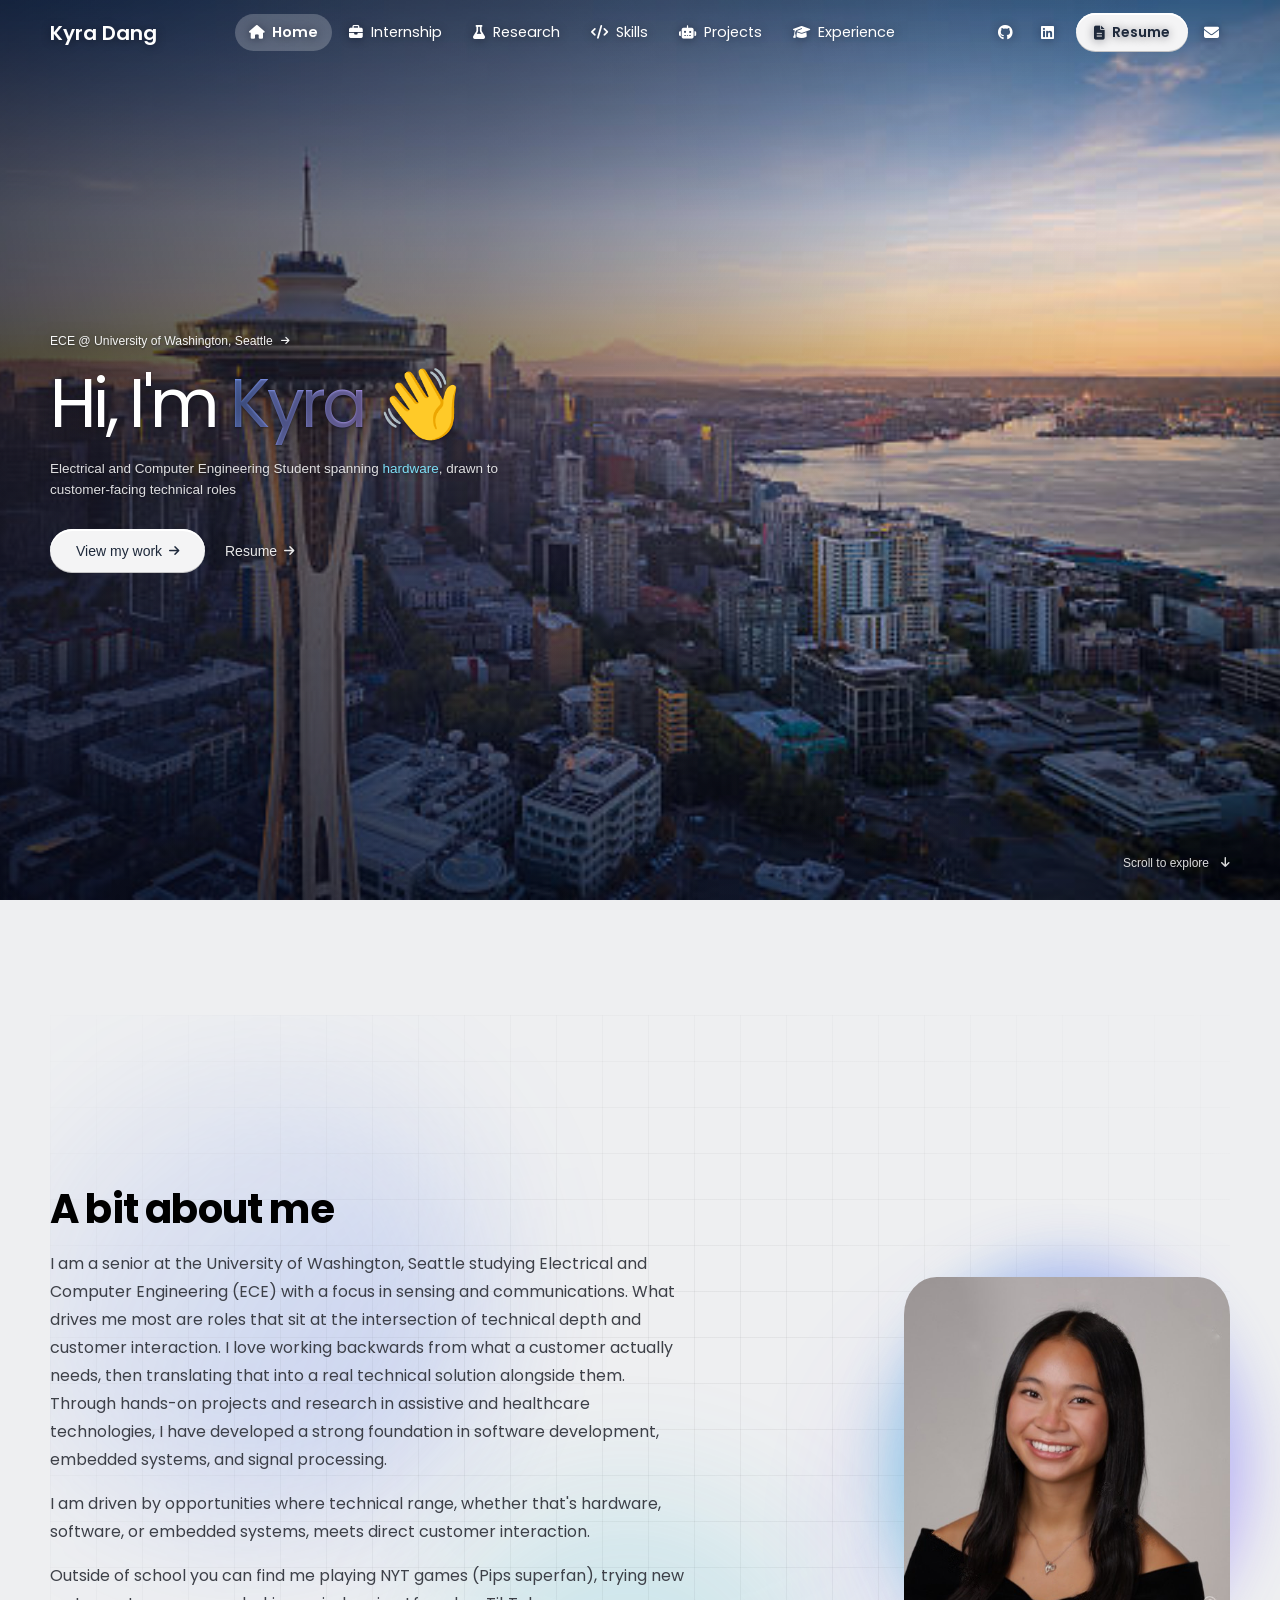
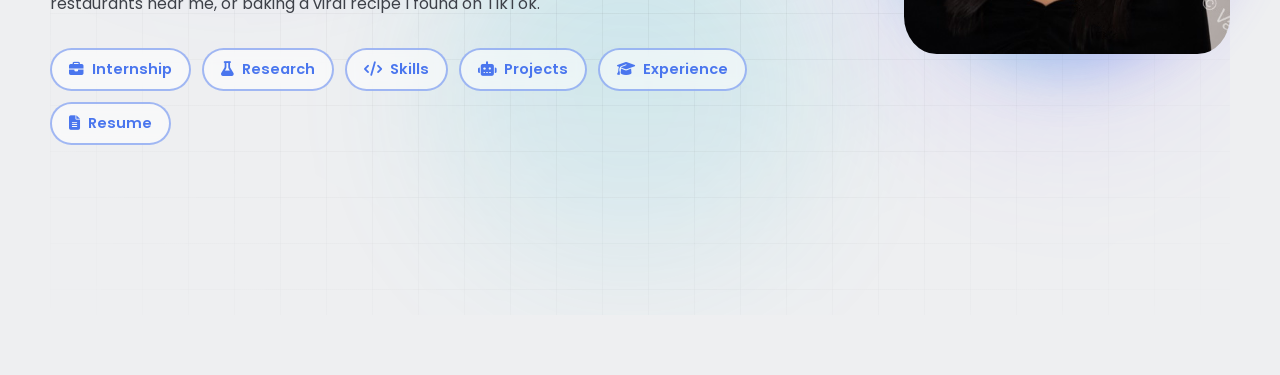
==== commit 79a99125: "Refresh the stale cover image comment The comment still said to swap the file for a photo, which was" ====
--- a/index.html
+++ b/index.html
@@ -84,7 +84,10 @@
         <!--SECTION 1: COVER HERO-->
         <section class="cover">
             <div class="cover-media">
-                <!--Swap this one file for a photo to change the cover image-->
+                <!--Changing this src is all it takes to swap the cover image;
+                    object-fit handles any aspect ratio. Dropping in a larger
+                    version of the same photo needs no other change.
+                    images/seattle-skyline.svg is kept as a working fallback.-->
                 <img class="cover-img" src="images/istockphoto-2229073652-612x612.jpg"
                      alt="The Seattle skyline at sunrise, with the Space Needle above downtown and Elliott Bay">
             </div>
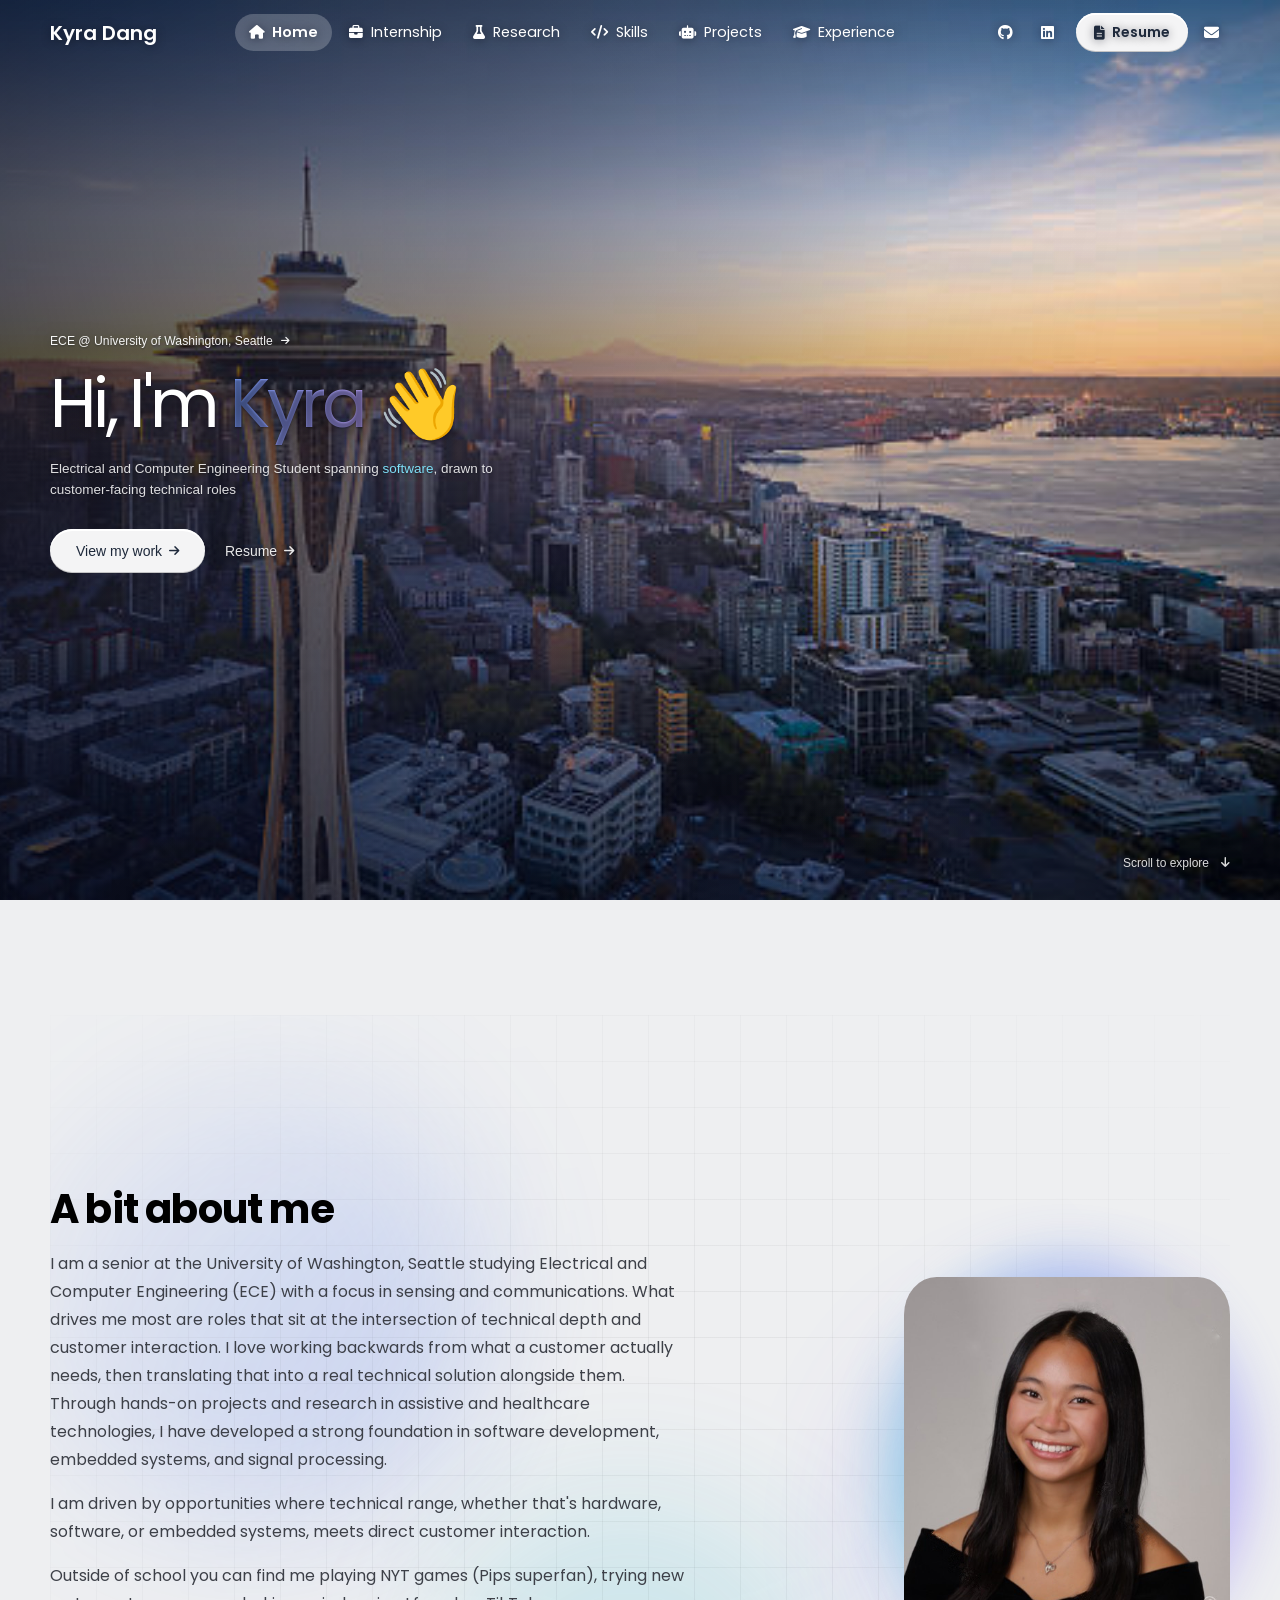
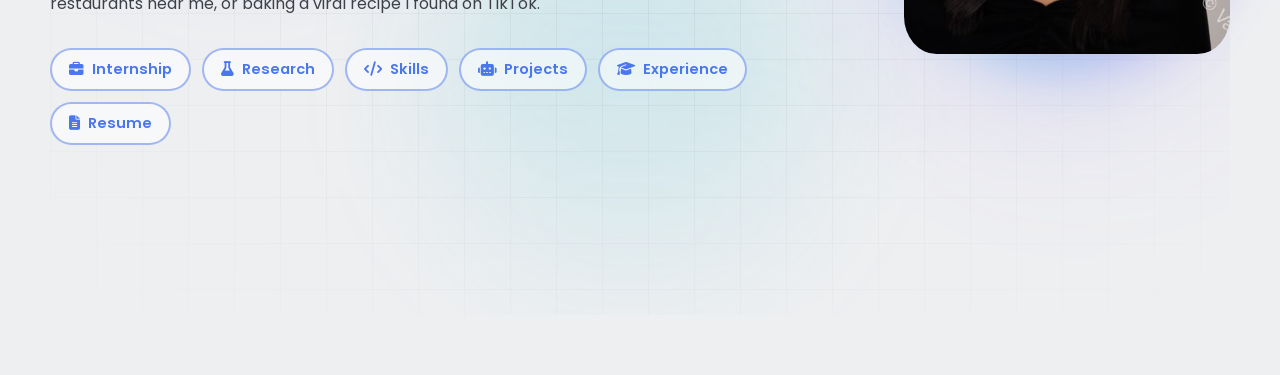
==== commit c59d7ac3: "Fit inner pages to the wider page, and cache-bust assets Two unrelated fixes.  Detail pages (interns" ====
--- a/index.html
+++ b/index.html
@@ -14,10 +14,12 @@
     <link rel="icon" href="favicon.ico" sizes="any">
     <link rel="icon" type="image/png" href="favicon-32.png" sizes="32x32">
     <link rel="apple-touch-icon" href="apple-touch-icon.png">
-    <link rel="stylesheet" href="styles.css">
+    <!--Bump ?v= whenever styles.css or main.js changes, so returning
+        visitors are not served a cached copy against new markup-->
+    <link rel="stylesheet" href="styles.css?v=20260919">
     <!--Adds the motion hooks only when JS is on, so the page is fully visible without it-->
     <script>document.documentElement.classList.add('js-motion');</script>
-    <script src="main.js" defer></script>
+    <script src="main.js?v=20260919" defer></script>
 </head>
 <body class="has-cover">
     <!--TOP NAV NAV-->
--- a/styles.css
+++ b/styles.css
@@ -671,7 +671,7 @@
 
 /* Section 2: Skills */
 .skills-section {
-    max-width: 1000px;
+    max-width: 1080px;
     margin: 0 auto;
 }
 
@@ -861,7 +861,8 @@
 
 /* Project detail pages */
 .project-detail {
-    max-width: 850px;
+    max-width: 860px;
+    margin: 0 auto;
 }
 
 .back-link {
@@ -879,8 +880,9 @@
 
 .project-detail-hero {
     width: 100%;
-    max-width: 700px;
-    aspect-ratio: 4 / 3;
+    /* 4:3 at the full column width ran 645px tall and pushed the title off
+       the fold, so the detail hero reads as a banner instead. */
+    aspect-ratio: 16 / 9;
     border-radius: 12px;
     overflow: hidden;
     margin-bottom: 25px;
@@ -920,8 +922,9 @@
 }
 
 .project-detail .description {
-    line-height: 1.7;
-    font-size: 16px;
+    max-width: 68ch;
+    line-height: 1.75;
+    font-size: 16.5px;
     margin-top: 20px;
 }
 
@@ -977,7 +980,6 @@
 
 .project-detail .demo-section video {
     width: 100%;
-    max-width: 700px;
     border-radius: 10px;
     display: block;
     background-color: #000;
@@ -985,7 +987,6 @@
 
 .project-detail .demo-section .schematic {
     width: 100%;
-    max-width: 700px;
     border-radius: 10px;
     display: block;
     background-color: #fff;
@@ -997,7 +998,6 @@
     display: grid;
     grid-template-columns: repeat(2, minmax(0, 1fr));
     gap: 14px;
-    max-width: 700px;
 }
 
 .project-detail .photo-gallery img {
@@ -1016,7 +1016,7 @@
 
 /* Section 4: Experience */
 .experience-section {
-    max-width: 900px;
+    max-width: 1000px;
     margin: 0 auto;
 }
 
